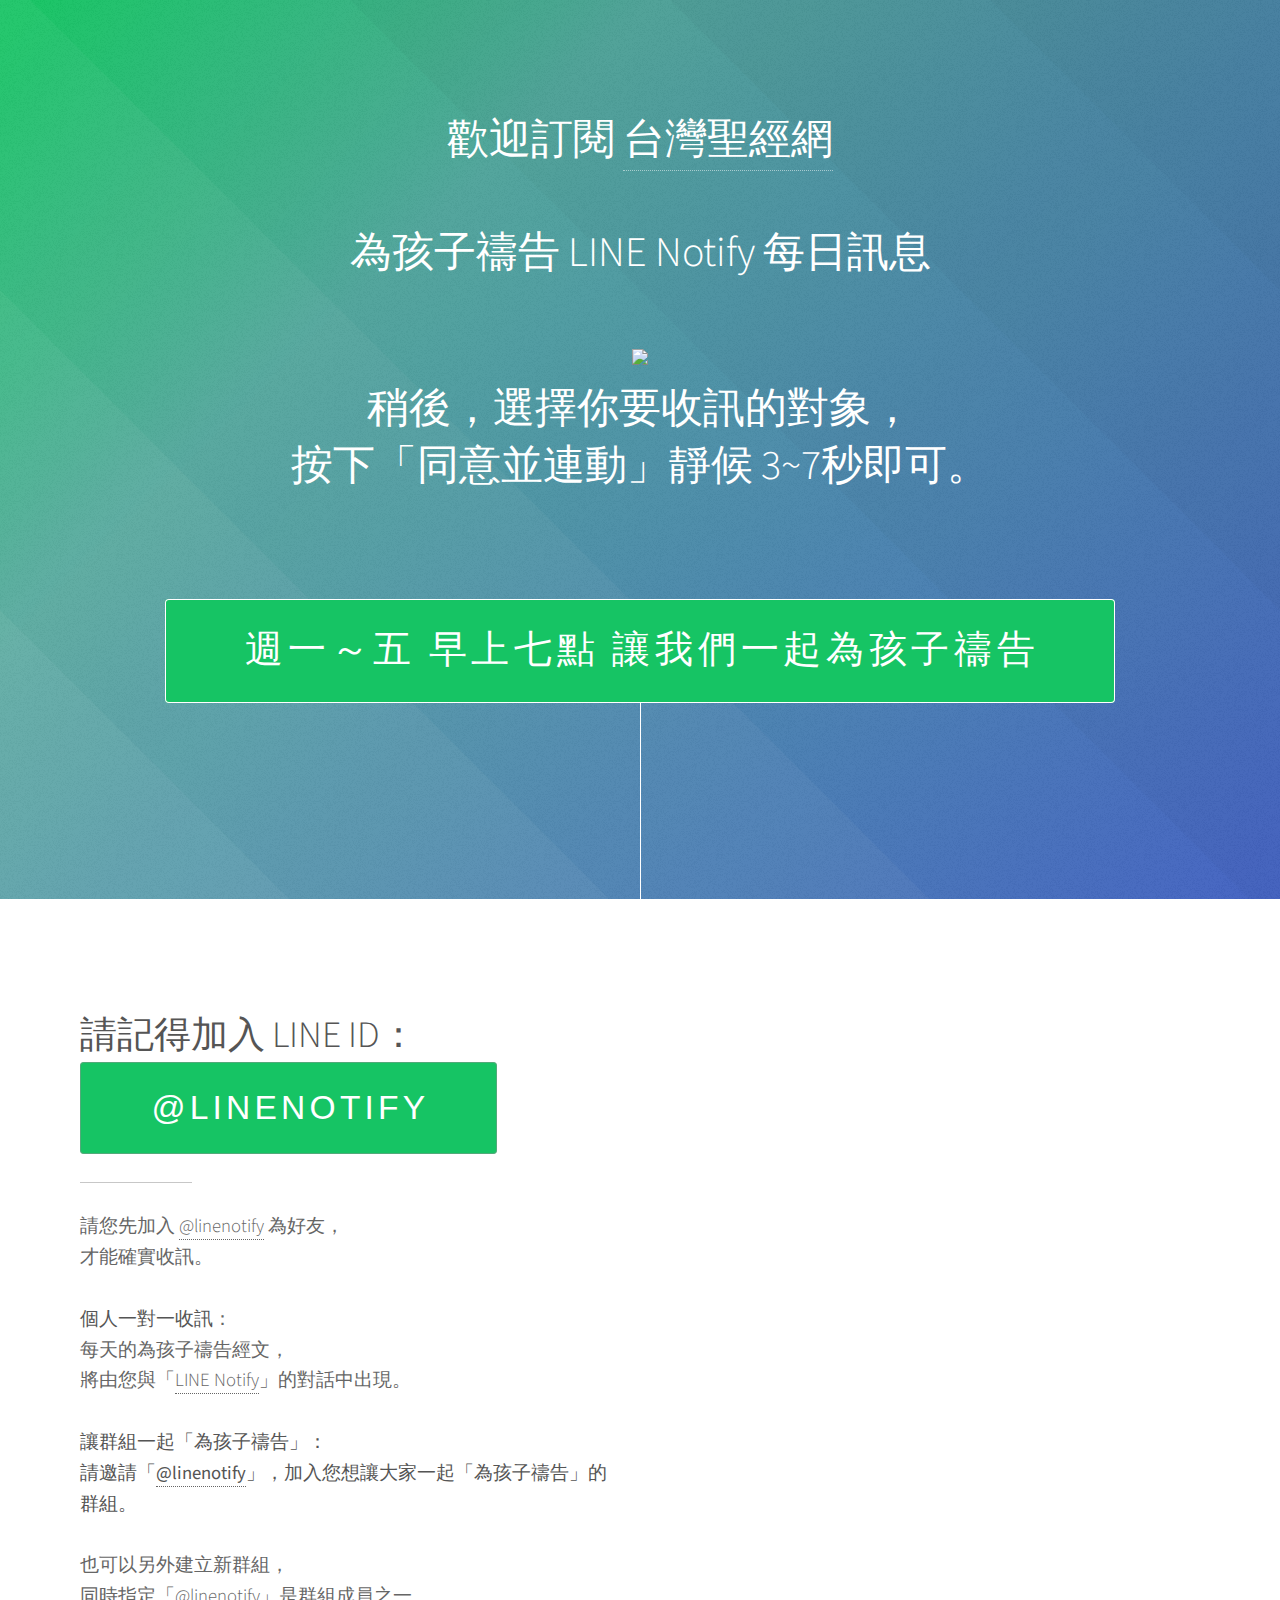
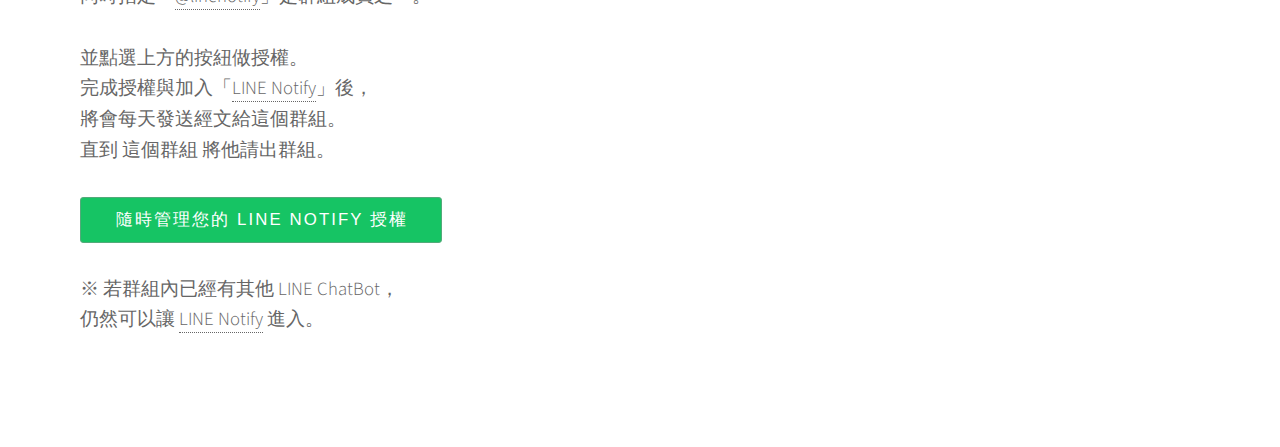
==== index.html @ 78eda7bf "Add files via upload" ====
<!DOCTYPE HTML>
<!--
	Photon by HTML5 UP
	html5up.net | @ajlkn
	Free for personal and commercial use under the CCA 3.0 license (html5up.net/license)
-->
<html>
	<head>
		<title>歡迎訂閱 LINE Notify 訂閱 為孩子禱告 每日訊息</title>
		<meta charset="utf-8" />
		<meta name="viewport" content="width=device-width, initial-scale=1, user-scalable=no" />
		<link rel="stylesheet" href="assets/css/main.css" />
		<noscript><link rel="stylesheet" href="assets/css/noscript.css" /></noscript>
	</head>
	<body class="is-preload">
<!-- https://coolors.co/eef0f2-16c464-9dc66b-4fa49a-4361c2 -->
		<!-- Header -->
			<section id="header">
				<div class="inner">
<!-- 					<span class="icon major fa-cloud"></span> -->
					<h1>歡迎訂閱 <a href="https://www.taiwanbible.com" target="_blank">台灣聖經網</a><br /><br />為孩子禱告 LINE Notify 每日訊息</p>
					<img src="https://obs.line-scdn.net/0hInqPK6snFkFMKTxL38ZpFnB2FjQ5ThkJLVEaczR3Hi8ySVkScEpcLzwtT3RhSQMSNU5RdzksTXNo/f140x140"><br>
					稍後，選擇你要收訊的對象，<br>按下「同意並連動」靜候 3~7秒即可。
					<ul class="actions special">
						<li><a href="https://notify-bot.line.me/oauth/authorize?response_type=code&client_id=87AQ3E0drt9209s0mYpYzl&redirect_uri=https%3A%2F%2Fscript.google.com%2Fmacros%2Fs%2FAKfycbxoTV8M7fQr5wFQiJRCEwcz5APEo0eHxBZ9UWFdkde3B9mqX6A%2Fexec&scope=notify&state=%20%E5%BE%9E%20trelloopen" class="button scrolly">週一～五 早上七點 讓我們一起為孩子禱告</a></li>
						<!-- <li><a href="#one" class="button scrolly">Discover</a></li> -->
					</ul>
				</div>
			</section>

		<!-- One -->
			<section id="one" class="main style1">
				<div class="container">
					<div class="row gtr-150">
						<div class="col-6 col-12-medium">
							<header class="major">
								<h2>請記得加入 LINE ID：<br />
								<button style="color:#ffffff !important;;" onclick="location.href = 'https://line.me/R/ti/p/@linenotify'">@linenotify</button> </h2>
							</header>
							<p>請您先加入 <a href="https://line.me/R/ti/p/@linenotify">@linenotify</a> 為好友，<br />才能確實收訊。<br /><br />
							<b>個人一對一收訊</b>：<br />
							每天的為孩子禱告經文，<br />
將由您與「<a href="https://line.me/R/ti/p/@linenotify">LINE Notify</a>」的對話中出現。<br />
<br />
<b>讓群組一起「為孩子禱告」：</b><br />
<b>請邀請「<a href="https://line.me/R/ti/p/@linenotify">@linenotify</a>」，加入您想讓大家一起「為孩子禱告」的群組。</b><br />
<br />
也可以另外建立新群組，<br />同時指定「<a href="https://line.me/R/ti/p/@linenotify">@linenotify</a>」是群組成員之一。<br />
<br />
並點選上方的按紐做授權。
<br />
完成授權與加入「<a href="https://line.me/R/ti/p/@linenotify">LINE Notify</a>」後，<br />
將會每天發送經文給這個群組。<br />
直到 這個群組 將他請出群組。
<br /><br />
<button style="color:#ffffff !important;" onclick="location.href = 'https://notify-bot.line.me/my/'"><b style="color:#ffffff !important;">隨時管理您的 LINE Notify 授權</b></button>
<br /><br />
※ 若群組內已經有其他 LINE ChatBot，<br />
仍然可以讓 <a href="https://line.me/R/ti/p/@linenotify">LINE Notify</a> 進入。
<br />
</p>
						</div>
<!-- 						<div class="col-6 col-12-medium imp-medium">
							<span class="image fit"><img src="images/pic01.jpg" alt="" /></span>
						</div> -->
					</div>
				</div>
			</section>

		<!-- Two -->
<!-- 			<section id="two" class="main style2">
				<div class="container">
					<div class="row gtr-150">
						<div class="col-6 col-12-medium">
							<ul class="major-icons">
								<li><span class="icon style1 major fa-code"></span></li>
								<li><span class="icon style2 major fa-bolt"></span></li>
								<li><span class="icon style3 major fa-camera-retro"></span></li>
								<li><span class="icon style4 major fa-cog"></span></li>
								<li><span class="icon style5 major fa-desktop"></span></li>
								<li><span class="icon style6 major fa-calendar"></span></li>
							</ul>
						</div>
						<div class="col-6 col-12-medium">
							<header class="major">
								<h2>Lorem ipsum dolor adipiscing<br />
								amet dolor consequat</h2>
							</header>
							<p>Adipiscing a commodo ante nunc accumsan interdum mi ante adipiscing. A nunc lobortis non nisl amet vis volutpat aclacus nascetur ac non. Lorem curae eu ante amet sapien in tempus ac. Adipiscing id accumsan adipiscing ipsum.</p>
							<p>Blandit faucibus proin. Ac aliquam integer adipiscing enim non praesent vis commodo nunc phasellus cubilia ac risus accumsan. Accumsan blandit. Lobortis phasellus non lobortis dit varius mi varius accumsan lobortis. Blandit ante aliquam lacinia lorem lobortis semper morbi col faucibus vitae integer placerat accumsan orci eu mi odio tempus adipiscing adipiscing adipiscing curae consequat feugiat etiam dolore.</p>
							<p>Adipiscing a commodo ante nunc accumsan interdum mi ante adipiscing. A nunc lobortis non nisl amet vis volutpat aclacus nascetur ac non. Lorem curae eu ante amet sapien in tempus ac. Adipiscing id accumsan adipiscing ipsum.</p>
						</div>
					</div>
				</div>
			</section> -->

		<!-- Three -->
<!-- 			<section id="three" class="main style1 special">
				<div class="container">
					<header class="major">
						<h2>Adipiscing amet consequat</h2>
					</header>
					<p>Ante nunc accumsan et aclacus nascetur ac ante amet sapien sed.</p>
					<div class="row gtr-150">
						<div class="col-4 col-12-medium">
							<span class="image fit"><img src="images/pic02.jpg" alt="" /></span>
							<h3>Magna feugiat lorem</h3>
							<p>Adipiscing a commodo ante nunc magna lorem et interdum mi ante nunc lobortis non amet vis sed volutpat et nascetur.</p>
							<ul class="actions special">
								<li><a href="#" class="button">More</a></li>
							</ul>
						</div>
						<div class="col-4 col-12-medium">
							<span class="image fit"><img src="images/pic03.jpg" alt="" /></span>
							<h3>Magna feugiat lorem</h3>
							<p>Adipiscing a commodo ante nunc magna lorem et interdum mi ante nunc lobortis non amet vis sed volutpat et nascetur.</p>
							<ul class="actions special">
								<li><a href="#" class="button">More</a></li>
							</ul>
						</div>
						<div class="col-4 col-12-medium">
							<span class="image fit"><img src="images/pic04.jpg" alt="" /></span>
							<h3>Magna feugiat lorem</h3>
							<p>Adipiscing a commodo ante nunc magna lorem et interdum mi ante nunc lobortis non amet vis sed volutpat et nascetur.</p>
							<ul class="actions special">
								<li><a href="#" class="button">More</a></li>
							</ul>
						</div>
					</div>
				</div>
			</section> -->

		<!-- Four -->
<!-- 			<section id="four" class="main style2 special">
				<div class="container">
					<header class="major">
						<h2>Ipsum feugiat consequat?</h2>
					</header>
					<p>Sed lacus nascetur ac ante amet sapien.</p>
					<ul class="actions special">
						<li><a href="#" class="button wide primary">Sign Up</a></li>
						<li><a href="#" class="button wide">Learn More</a></li>
					</ul>
				</div>
			</section> -->

		<!-- Five -->
		<!--
			<section id="five" class="main style1">
				<div class="container">
					<header class="major special">
						<h2>Elements</h2>
					</header>

					<section>
						<h4>Text</h4>
						<p>This is <b>bold</b> and this is <strong>strong</strong>. This is <i>italic</i> and this is <em>emphasized</em>.
						This is <sup>superscript</sup> text and this is <sub>subscript</sub> text.
						This is <u>underlined</u> and this is code: <code>for (;;) { ... }</code>. Finally, <a href="#">this is a link</a>.</p>
						<hr />
						<header>
							<h4>Heading with a Subtitle</h4>
							<p>Lorem ipsum dolor sit amet nullam id egestas urna aliquam</p>
						</header>
						<p>Nunc lacinia ante nunc ac lobortis. Interdum adipiscing gravida odio porttitor sem non mi integer non faucibus ornare mi ut ante amet placerat aliquet. Volutpat eu sed ante lacinia sapien lorem accumsan varius montes viverra nibh in adipiscing blandit tempus accumsan.</p>
						<header>
							<h5>Heading with a Subtitle</h5>
							<p>Lorem ipsum dolor sit amet nullam id egestas urna aliquam</p>
						</header>
						<p>Nunc lacinia ante nunc ac lobortis. Interdum adipiscing gravida odio porttitor sem non mi integer non faucibus ornare mi ut ante amet placerat aliquet. Volutpat eu sed ante lacinia sapien lorem accumsan varius montes viverra nibh in adipiscing blandit tempus accumsan.</p>
						<hr />
						<h2>Heading Level 2</h2>
						<h3>Heading Level 3</h3>
						<h4>Heading Level 4</h4>
						<h5>Heading Level 5</h5>
						<h6>Heading Level 6</h6>
						<hr />
						<h5>Blockquote</h5>
						<blockquote>Fringilla nisl. Donec accumsan interdum nisi, quis tincidunt felis sagittis eget tempus euismod. Vestibulum ante ipsum primis in faucibus vestibulum. Blandit adipiscing eu felis iaculis volutpat ac adipiscing accumsan faucibus. Vestibulum ante ipsum primis in faucibus lorem ipsum dolor sit amet nullam adipiscing eu felis.</blockquote>
						<h5>Preformatted</h5>
						<pre><code>i = 0;

while (!deck.isInOrder()) {
print 'Iteration ' + i;
deck.shuffle();
i++;
}

print 'It took ' + i + ' iterations to sort the deck.';</code></pre>
					</section>

					<section>
						<h4>Lists</h4>
						<div class="row">
							<div class="col-6 col-12-medium">
								<h5>Unordered</h5>
								<ul>
									<li>Dolor pulvinar etiam.</li>
									<li>Sagittis adipiscing.</li>
									<li>Felis enim feugiat.</li>
								</ul>
								<h5>Alternate</h5>
								<ul class="alt">
									<li>Dolor pulvinar etiam.</li>
									<li>Sagittis adipiscing.</li>
									<li>Felis enim feugiat.</li>
								</ul>
							</div>
							<div class="col-6 col-12-medium">
								<h5>Ordered</h5>
								<ol>
									<li>Dolor pulvinar etiam.</li>
									<li>Etiam vel felis viverra.</li>
									<li>Felis enim feugiat.</li>
									<li>Dolor pulvinar etiam.</li>
									<li>Etiam vel felis lorem.</li>
									<li>Felis enim et feugiat.</li>
								</ol>
								<h5>Icons</h5>
								<ul class="icons">
									<li><a href="#" class="icon fa-twitter"><span class="label">Twitter</span></a></li>
									<li><a href="#" class="icon fa-facebook"><span class="label">Facebook</span></a></li>
									<li><a href="#" class="icon fa-instagram"><span class="label">Instagram</span></a></li>
									<li><a href="#" class="icon fa-github"><span class="label">Github</span></a></li>
								</ul>
							</div>
						</div>
						<h5>Actions</h5>
						<div class="row">
							<div class="col-6 col-12-medium">
								<ul class="actions">
									<li><a href="#" class="button primary">Default</a></li>
									<li><a href="#" class="button">Default</a></li>
								</ul>
								<ul class="actions small">
									<li><a href="#" class="button primary small">Small</a></li>
									<li><a href="#" class="button small">Small</a></li>
								</ul>
								<ul class="actions stacked">
									<li><a href="#" class="button primary">Default</a></li>
									<li><a href="#" class="button">Default</a></li>
								</ul>
								<ul class="actions stacked">
									<li><a href="#" class="button primary small">Small</a></li>
									<li><a href="#" class="button small">Small</a></li>
								</ul>
							</div>
							<div class="col-6 col-12-medium">
								<ul class="actions stacked">
									<li><a href="#" class="button primary fit">Default</a></li>
									<li><a href="#" class="button fit">Default</a></li>
								</ul>
								<ul class="actions stacked">
									<li><a href="#" class="button primary small fit">Small</a></li>
									<li><a href="#" class="button small fit">Small</a></li>
								</ul>
							</div>
						</div>
					</section>

					<section>
						<h4>Table</h4>
						<h5>Default</h5>
						<div class="table-wrapper">
							<table>
								<thead>
									<tr>
										<th>Name</th>
										<th>Description</th>
										<th>Price</th>
									</tr>
								</thead>
								<tbody>
									<tr>
										<td>Item One</td>
										<td>Ante turpis integer aliquet porttitor.</td>
										<td>29.99</td>
									</tr>
									<tr>
										<td>Item Two</td>
										<td>Vis ac commodo adipiscing arcu aliquet.</td>
										<td>19.99</td>
									</tr>
									<tr>
										<td>Item Three</td>
										<td> Morbi faucibus arcu accumsan lorem.</td>
										<td>29.99</td>
									</tr>
									<tr>
										<td>Item Four</td>
										<td>Vitae integer tempus condimentum.</td>
										<td>19.99</td>
									</tr>
									<tr>
										<td>Item Five</td>
										<td>Ante turpis integer aliquet porttitor.</td>
										<td>29.99</td>
									</tr>
								</tbody>
								<tfoot>
									<tr>
										<td colspan="2"></td>
										<td>100.00</td>
									</tr>
								</tfoot>
							</table>
						</div>

						<h5>Alternate</h5>
						<div class="table-wrapper">
							<table class="alt">
								<thead>
									<tr>
										<th>Name</th>
										<th>Description</th>
										<th>Price</th>
									</tr>
								</thead>
								<tbody>
									<tr>
										<td>Item One</td>
										<td>Ante turpis integer aliquet porttitor.</td>
										<td>29.99</td>
									</tr>
									<tr>
										<td>Item Two</td>
										<td>Vis ac commodo adipiscing arcu aliquet.</td>
										<td>19.99</td>
									</tr>
									<tr>
										<td>Item Three</td>
										<td> Morbi faucibus arcu accumsan lorem.</td>
										<td>29.99</td>
									</tr>
									<tr>
										<td>Item Four</td>
										<td>Vitae integer tempus condimentum.</td>
										<td>19.99</td>
									</tr>
									<tr>
										<td>Item Five</td>
										<td>Ante turpis integer aliquet porttitor.</td>
										<td>29.99</td>
									</tr>
								</tbody>
								<tfoot>
									<tr>
										<td colspan="2"></td>
										<td>100.00</td>
									</tr>
								</tfoot>
							</table>
						</div>
					</section>

					<section>
						<h4>Buttons</h4>
						<ul class="actions">
							<li><a href="#" class="button primary">Primary</a></li>
							<li><a href="#" class="button">Default</a></li>
						</ul>
						<ul class="actions">
							<li><a href="#" class="button large">Large</a></li>
							<li><a href="#" class="button">Default</a></li>
							<li><a href="#" class="button small">Small</a></li>
						</ul>
						<ul class="actions fit">
							<li><a href="#" class="button fit">Fit</a></li>
							<li><a href="#" class="button primary fit">Fit</a></li>
							<li><a href="#" class="button fit">Fit</a></li>
						</ul>
						<ul class="actions fit small">
							<li><a href="#" class="button primary fit small">Fit + Small</a></li>
							<li><a href="#" class="button fit small">Fit + Small</a></li>
							<li><a href="#" class="button primary fit small">Fit + Small</a></li>
						</ul>
						<ul class="actions">
							<li><a href="#" class="button primary icon fa-download">Icon</a></li>
							<li><a href="#" class="button icon fa-download">Icon</a></li>
						</ul>
						<ul class="actions">
							<li><span class="button primary disabled">Disabled</span></li>
							<li><span class="button disabled">Disabled</span></li>
						</ul>
					</section>

					<section>
						<h4>Form</h4>
						<form method="post" action="#">
							<div class="row gtr-uniform gtr-50">
								<div class="col-6 col-12-xsmall">
									<input type="text" name="demo-name" id="demo-name" value="" placeholder="Name" />
								</div>
								<div class="col-6 col-12-xsmall">
									<input type="email" name="demo-email" id="demo-email" value="" placeholder="Email" />
								</div>
								<div class="col-12">
									<select name="demo-category" id="demo-category">
										<option value="">- Category -</option>
										<option value="1">Manufacturing</option>
										<option value="1">Shipping</option>
										<option value="1">Administration</option>
										<option value="1">Human Resources</option>
									</select>
								</div>
								<div class="col-4 col-12-small">
									<input type="radio" id="demo-priority-low" name="demo-priority" checked>
									<label for="demo-priority-low">Low</label>
								</div>
								<div class="col-4 col-12-small">
									<input type="radio" id="demo-priority-normal" name="demo-priority">
									<label for="demo-priority-normal">Normal</label>
								</div>
								<div class="col-4 col-12-small">
									<input type="radio" id="demo-priority-high" name="demo-priority">
									<label for="demo-priority-high">High</label>
								</div>
								<div class="col-6 col-12-small">
									<input type="checkbox" id="demo-copy" name="demo-copy">
									<label for="demo-copy">Email me a copy</label>
								</div>
								<div class="col-6 col-12-small">
									<input type="checkbox" id="demo-human" name="demo-human" checked>
									<label for="demo-human">Not a robot</label>
								</div>
								<div class="col-12">
									<textarea name="demo-message" id="demo-message" placeholder="Enter your message" rows="6"></textarea>
								</div>
								<div class="col-12">
									<ul class="actions">
										<li><input type="submit" value="Send Message" class="primary" /></li>
										<li><input type="reset" value="Reset" /></li>
									</ul>
								</div>
							</div>
						</form>
					</section>

					<section>
						<h4>Image</h4>
						<h5>Fit</h5>
						<div class="box alt">
							<div class="row gtr-uniform gtr-50">
								<div class="col-12"><span class="image fit"><img src="images/pic06.jpg" alt="" /></span></div>
								<div class="col-4"><span class="image fit"><img src="images/pic02.jpg" alt="" /></span></div>
								<div class="col-4"><span class="image fit"><img src="images/pic03.jpg" alt="" /></span></div>
								<div class="col-4"><span class="image fit"><img src="images/pic04.jpg" alt="" /></span></div>
								<div class="col-4"><span class="image fit"><img src="images/pic03.jpg" alt="" /></span></div>
								<div class="col-4"><span class="image fit"><img src="images/pic04.jpg" alt="" /></span></div>
								<div class="col-4"><span class="image fit"><img src="images/pic02.jpg" alt="" /></span></div>
								<div class="col-4"><span class="image fit"><img src="images/pic04.jpg" alt="" /></span></div>
								<div class="col-4"><span class="image fit"><img src="images/pic02.jpg" alt="" /></span></div>
								<div class="col-4"><span class="image fit"><img src="images/pic03.jpg" alt="" /></span></div>
							</div>
						</div>
						<h5>Left &amp; Right</h5>
						<p><span class="image left"><img src="images/pic05.jpg" alt="" /></span>Fringilla nisl. Donec accumsan interdum nisi, quis tincidunt felis sagittis eget. tempus euismod. Vestibulum ante ipsum primis in faucibus vestibulum. Blandit adipiscing eu felis iaculis volutpat ac adipiscing accumsan eu faucibus. Integer ac pellentesque praesent tincidunt felis sagittis eget. tempus euismod. Vestibulum ante ipsum primis in faucibus vestibulum. Blandit adipiscing eu felis iaculis volutpat ac adipiscing accumsan eu faucibus. Integer ac pellentesque praesent. Donec accumsan interdum nisi, quis tincidunt felis sagittis eget. tempus euismod. Vestibulum ante ipsum primis in faucibus vestibulum. Blandit adipiscing eu felis iaculis volutpat ac adipiscing accumsan eu faucibus. Integer ac pellentesque praesent tincidunt felis sagittis eget. tempus euismod. Vestibulum ante ipsum primis in faucibus vestibulum. Blandit adipiscing eu felis iaculis volutpat ac adipiscing accumsan eu faucibus. Integer ac pellentesque praesent. Blandit adipiscing eu felis iaculis volutpat ac adipiscing accumsan eu faucibus. Integer ac pellentesque praesent tincidunt felis sagittis eget. tempus euismod. Vestibulum ante ipsum primis in faucibus vestibulum. Blandit adipiscing eu felis iaculis volutpat ac adipiscing accumsan eu faucibus. Integer ac pellentesque praesent.</p>
						<p><span class="image right"><img src="images/pic05.jpg" alt="" /></span>Fringilla nisl. Donec accumsan interdum nisi, quis tincidunt felis sagittis eget. tempus euismod. Vestibulum ante ipsum primis in faucibus vestibulum. Blandit adipiscing eu felis iaculis volutpat ac adipiscing accumsan eu faucibus. Integer ac pellentesque praesent tincidunt felis sagittis eget. tempus euismod. Vestibulum ante ipsum primis in faucibus vestibulum. Blandit adipiscing eu felis iaculis volutpat ac adipiscing accumsan eu faucibus. Integer ac pellentesque praesent. Donec accumsan interdum nisi, quis tincidunt felis sagittis eget. tempus euismod. Vestibulum ante ipsum primis in faucibus vestibulum. Blandit adipiscing eu felis iaculis volutpat ac adipiscing accumsan eu faucibus. Integer ac pellentesque praesent tincidunt felis sagittis eget. tempus euismod. Vestibulum ante ipsum primis in faucibus vestibulum. Blandit adipiscing eu felis iaculis volutpat ac adipiscing accumsan eu faucibus. Integer ac pellentesque praesent. Blandit adipiscing eu felis iaculis volutpat ac adipiscing accumsan eu faucibus. Integer ac pellentesque praesent tincidunt felis sagittis eget. tempus euismod. Vestibulum ante ipsum primis in faucibus vestibulum. Blandit adipiscing eu felis iaculis volutpat ac adipiscing accumsan eu faucibus. Integer ac pellentesque praesent.</p>
					</section>

				</div>
			</section>
		-->

		<!-- Footer -->
<!-- 			<section id="footer">
				<ul class="icons">
					<li><a href="#" class="icon alt fa-twitter"><span class="label">Twitter</span></a></li>
					<li><a href="#" class="icon alt fa-facebook"><span class="label">Facebook</span></a></li>
					<li><a href="#" class="icon alt fa-instagram"><span class="label">Instagram</span></a></li>
					<li><a href="#" class="icon alt fa-github"><span class="label">GitHub</span></a></li>
					<li><a href="#" class="icon alt fa-envelope"><span class="label">Email</span></a></li>
				</ul>
				<ul class="copyright">
					<li>&copy; Untitled</li><li>Design: <a href="http://html5up.net">HTML5 UP</a></li>
				</ul>
			</section> -->

		<!-- Scripts -->
			<script src="assets/js/jquery.min.js"></script>
			<script src="assets/js/jquery.scrolly.min.js"></script>
			<script src="assets/js/browser.min.js"></script>
			<script src="assets/js/breakpoints.min.js"></script>
			<script src="assets/js/util.js"></script>
			<script src="assets/js/main.js"></script>

	</body>
</html>
---- assets/css/main.css ----
@import url("font-awesome.min.css");
@import url("https://fonts.googleapis.com/css?family=Source+Sans+Pro:300,300italic,400,400italic");

/*
	Photon by HTML5 UP
	html5up.net | @ajlkn
	Free for personal and commercial use under the CCA 3.0 license (html5up.net/license)
*/

html, body, div, span, applet, object,
iframe, h1, h2, h3, h4, h5, h6, p, blockquote,
pre, a, abbr, acronym, address, big, cite,
code, del, dfn, em, img, ins, kbd, q, s, samp,
small, strike, strong, sub, sup, tt, var, b,
u, i, center, dl, dt, dd, ol, ul, li, fieldset,
form, label, legend, table, caption, tbody,
tfoot, thead, tr, th, td, article, aside,
canvas, details, embed, figure, figcaption,
footer, header, hgroup, menu, nav, output, ruby,
section, summary, time, mark, audio, video {
	margin: 0;
	padding: 0;
	border: 0;
	font-size: 100%;
	font: inherit;
	vertical-align: baseline;}

article, aside, details, figcaption, figure,
footer, header, hgroup, menu, nav, section {
	display: block;}

body {
	line-height: 1;
}

ol, ul {
	list-style: none;
}

blockquote, q {
	quotes: none;
}

	blockquote:before, blockquote:after, q:before, q:after {
		content: '';
		content: none;
	}

table {
	border-collapse: collapse;
	border-spacing: 0;
}

body {
	-webkit-text-size-adjust: none;
}

mark {
	background-color: transparent;
	color: inherit;
}

input::-moz-focus-inner {
	border: 0;
	padding: 0;
}

input, select, textarea {
	-moz-appearance: none;
	-webkit-appearance: none;
	-ms-appearance: none;
	appearance: none;
}

/* Basic */

	html {
		box-sizing: border-box;
	}

	*, *:before, *:after {
		box-sizing: inherit;
	}

	body {
		background: #fff;
	}

		body.is-preload *, body.is-preload *:before, body.is-preload *:after {
			-moz-animation: none !important;
			-webkit-animation: none !important;
			-ms-animation: none !important;
			animation: none !important;
			-moz-transition: none !important;
			-webkit-transition: none !important;
			-ms-transition: none !important;
			transition: none !important;
		}

	body, input, select, textarea {
		color: #666;
		font-family: "Source Sans Pro", Helvetica, sans-serif;
		font-size: 16pt;
		font-weight: 300;
		line-height: 1.65em;
	}

	a {
		-moz-transition: color 0.2s ease-in-out, border-color 0.2s ease-in-out;
		-webkit-transition: color 0.2s ease-in-out, border-color 0.2s ease-in-out;
		-ms-transition: color 0.2s ease-in-out, border-color 0.2s ease-in-out;
		transition: color 0.2s ease-in-out, border-color 0.2s ease-in-out;
		border-bottom: dotted 1px #666;
		color: inherit;
		text-decoration: none;
	}

		a:hover {
			border-bottom-color: transparent !important;
			color: #6bd4c8;
		}

	strong, b {
		color: #555;
		font-weight: 400;
	}

	em, i {
		font-style: italic;
	}

	p {
		margin: 0 0 2em 0;
	}

	h1, h2, h3, h4, h5, h6 {
		color: #555;
		line-height: 1em;
		margin: 0 0 1em 0;
	}

		h1 a, h2 a, h3 a, h4 a, h5 a, h6 a {
			color: inherit;
			text-decoration: none;
		}

	h1 {
		font-size: 2.25em;
		line-height: 1.35em;
	}

	h2 {
		font-size: 2em;
		line-height: 1.35em;
	}

	h3 {
		font-size: 1.35em;
		line-height: 1.5em;
	}

	h4 {
		font-size: 1.25em;
		line-height: 1.5em;
	}

	h5 {
		font-size: 0.9em;
		line-height: 1.5em;
	}

	h6 {
		font-size: 0.7em;
		line-height: 1.5em;
	}

	sub {
		font-size: 0.8em;
		position: relative;
		top: 0.5em;
	}

	sup {
		font-size: 0.8em;
		position: relative;
		top: -0.5em;
	}

	hr {
		border: 0;
		border-bottom: solid 1px rgba(144, 144, 144, 0.5);
		margin: 2em 0;
	}

		hr.major {
			margin: 3em 0;
		}

	blockquote {
		border-left: solid 4px rgba(144, 144, 144, 0.5);
		font-style: italic;
		margin: 0 0 2em 0;
		padding: 0.5em 0 0.5em 2em;
	}

	code {
		background: rgba(144, 144, 144, 0.075);
		border-radius: 4px;
		border: solid 1px rgba(144, 144, 144, 0.5);
		font-family: "Courier New", monospace;
		font-size: 0.9em;
		margin: 0 0.25em;
		padding: 0.25em 0.65em;
	}

	pre {
		-webkit-overflow-scrolling: touch;
		font-family: "Courier New", monospace;
		font-size: 0.9em;
		margin: 0 0 2em 0;
	}

		pre code {
			display: block;
			line-height: 1.75em;
			padding: 1em 1.5em;
			overflow-x: auto;
		}

	.align-left {
		text-align: left;
	}

	.align-center {
		text-align: center;
	}

	.align-right {
		text-align: right;
	}

/* Container */

	.container {
		margin: 0 auto;
		max-width: calc(100% - 4em);
		width: 60em;
	}

		.container.xsmall {
			width: 15em;
		}

		.container.small {
			width: 30em;
		}

		.container.medium {
			width: 45em;
		}

		.container.large {
			width: 75em;
		}

		.container.xlarge {
			width: 90em;
		}

		.container.max {
			width: 100%;
		}

		@media screen and (max-width: 980px) {

			.container {
				max-width: 100% !important;
				width: 100% !important;
			}

		}

		@media screen and (max-width: 480px) {

			.container {
				max-width: calc(100% - 3em);
			}

		}

/* Row */

	.row {
		display: flex;
		flex-wrap: wrap;
		box-sizing: border-box;
		align-items: stretch;
	}

		.row > * {
			box-sizing: border-box;
		}

		.row.gtr-uniform > * > :last-child {
			margin-bottom: 0;
		}

		.row.aln-left {
			justify-content: flex-start;
		}

		.row.aln-center {
			justify-content: center;
		}

		.row.aln-right {
			justify-content: flex-end;
		}

		.row.aln-top {
			align-items: flex-start;
		}

		.row.aln-middle {
			align-items: center;
		}

		.row.aln-bottom {
			align-items: flex-end;
		}

		.row > .imp {
			order: -1;
		}

		.row > .col-1 {
			width: 8.3333333333%;
		}

		.row > .off-1 {
			margin-left: 8.3333333333%;
		}

		.row > .col-2 {
			width: 16.6666666667%;
		}

		.row > .off-2 {
			margin-left: 16.6666666667%;
		}

		.row > .col-3 {
			width: 25%;
		}

		.row > .off-3 {
			margin-left: 25%;
		}

		.row > .col-4 {
			width: 33.3333333333%;
		}

		.row > .off-4 {
			margin-left: 33.3333333333%;
		}

		.row > .col-5 {
			width: 41.6666666667%;
		}

		.row > .off-5 {
			margin-left: 41.6666666667%;
		}

		.row > .col-6 {
			width: 50%;
		}

		.row > .off-6 {
			margin-left: 50%;
		}

		.row > .col-7 {
			width: 58.3333333333%;
		}

		.row > .off-7 {
			margin-left: 58.3333333333%;
		}

		.row > .col-8 {
			width: 66.6666666667%;
		}

		.row > .off-8 {
			margin-left: 66.6666666667%;
		}

		.row > .col-9 {
			width: 75%;
		}

		.row > .off-9 {
			margin-left: 75%;
		}

		.row > .col-10 {
			width: 83.3333333333%;
		}

		.row > .off-10 {
			margin-left: 83.3333333333%;
		}

		.row > .col-11 {
			width: 91.6666666667%;
		}

		.row > .off-11 {
			margin-left: 91.6666666667%;
		}

		.row > .col-12 {
			width: 100%;
		}

		.row > .off-12 {
			margin-left: 100%;
		}

		.row.gtr-0 {
			margin-top: 0;
			margin-left: 0em;
		}

			.row.gtr-0 > * {
				padding: 0 0 0 0em;
			}

			.row.gtr-0.gtr-uniform {
				margin-top: 0em;
			}

				.row.gtr-0.gtr-uniform > * {
					padding-top: 0em;
				}

		.row.gtr-25 {
			margin-top: 0;
			margin-left: -0.5em;
		}

			.row.gtr-25 > * {
				padding: 0 0 0 0.5em;
			}

			.row.gtr-25.gtr-uniform {
				margin-top: -0.5em;
			}

				.row.gtr-25.gtr-uniform > * {
					padding-top: 0.5em;
				}

		.row.gtr-50 {
			margin-top: 0;
			margin-left: -1em;
		}

			.row.gtr-50 > * {
				padding: 0 0 0 1em;
			}

			.row.gtr-50.gtr-uniform {
				margin-top: -1em;
			}

				.row.gtr-50.gtr-uniform > * {
					padding-top: 1em;
				}

		.row {
			margin-top: 0;
			margin-left: -2em;
		}

			.row > * {
				padding: 0 0 0 2em;
			}

			.row.gtr-uniform {
				margin-top: -2em;
			}

				.row.gtr-uniform > * {
					padding-top: 2em;
				}

		.row.gtr-150 {
			margin-top: 0;
			margin-left: -3em;
		}

			.row.gtr-150 > * {
				padding: 0 0 0 3em;
			}

			.row.gtr-150.gtr-uniform {
				margin-top: -3em;
			}

				.row.gtr-150.gtr-uniform > * {
					padding-top: 3em;
				}

		.row.gtr-200 {
			margin-top: 0;
			margin-left: -4em;
		}

			.row.gtr-200 > * {
				padding: 0 0 0 4em;
			}

			.row.gtr-200.gtr-uniform {
				margin-top: -4em;
			}

				.row.gtr-200.gtr-uniform > * {
					padding-top: 4em;
				}

		@media screen and (max-width: 1680px) {

			.row {
				display: flex;
				flex-wrap: wrap;
				box-sizing: border-box;
				align-items: stretch;
			}

				.row > * {
					box-sizing: border-box;
				}

				.row.gtr-uniform > * > :last-child {
					margin-bottom: 0;
				}

				.row.aln-left {
					justify-content: flex-start;
				}

				.row.aln-center {
					justify-content: center;
				}

				.row.aln-right {
					justify-content: flex-end;
				}

				.row.aln-top {
					align-items: flex-start;
				}

				.row.aln-middle {
					align-items: center;
				}

				.row.aln-bottom {
					align-items: flex-end;
				}

				.row > .imp-xlarge {
					order: -1;
				}

				.row > .col-1-xlarge {
					width: 8.3333333333%;
				}

				.row > .off-1-xlarge {
					margin-left: 8.3333333333%;
				}

				.row > .col-2-xlarge {
					width: 16.6666666667%;
				}

				.row > .off-2-xlarge {
					margin-left: 16.6666666667%;
				}

				.row > .col-3-xlarge {
					width: 25%;
				}

				.row > .off-3-xlarge {
					margin-left: 25%;
				}

				.row > .col-4-xlarge {
					width: 33.3333333333%;
				}

				.row > .off-4-xlarge {
					margin-left: 33.3333333333%;
				}

				.row > .col-5-xlarge {
					width: 41.6666666667%;
				}

				.row > .off-5-xlarge {
					margin-left: 41.6666666667%;
				}

				.row > .col-6-xlarge {
					width: 50%;
				}

				.row > .off-6-xlarge {
					margin-left: 50%;
				}

				.row > .col-7-xlarge {
					width: 58.3333333333%;
				}

				.row > .off-7-xlarge {
					margin-left: 58.3333333333%;
				}

				.row > .col-8-xlarge {
					width: 66.6666666667%;
				}

				.row > .off-8-xlarge {
					margin-left: 66.6666666667%;
				}

				.row > .col-9-xlarge {
					width: 75%;
				}

				.row > .off-9-xlarge {
					margin-left: 75%;
				}

				.row > .col-10-xlarge {
					width: 83.3333333333%;
				}

				.row > .off-10-xlarge {
					margin-left: 83.3333333333%;
				}

				.row > .col-11-xlarge {
					width: 91.6666666667%;
				}

				.row > .off-11-xlarge {
					margin-left: 91.6666666667%;
				}

				.row > .col-12-xlarge {
					width: 100%;
				}

				.row > .off-12-xlarge {
					margin-left: 100%;
				}

				.row.gtr-0 {
					margin-top: 0;
					margin-left: 0em;
				}

					.row.gtr-0 > * {
						padding: 0 0 0 0em;
					}

					.row.gtr-0.gtr-uniform {
						margin-top: 0em;
					}

						.row.gtr-0.gtr-uniform > * {
							padding-top: 0em;
						}

				.row.gtr-25 {
					margin-top: 0;
					margin-left: -0.5em;
				}

					.row.gtr-25 > * {
						padding: 0 0 0 0.5em;
					}

					.row.gtr-25.gtr-uniform {
						margin-top: -0.5em;
					}

						.row.gtr-25.gtr-uniform > * {
							padding-top: 0.5em;
						}

				.row.gtr-50 {
					margin-top: 0;
					margin-left: -1em;
				}

					.row.gtr-50 > * {
						padding: 0 0 0 1em;
					}

					.row.gtr-50.gtr-uniform {
						margin-top: -1em;
					}

						.row.gtr-50.gtr-uniform > * {
							padding-top: 1em;
						}

				.row {
					margin-top: 0;
					margin-left: -2em;
				}

					.row > * {
						padding: 0 0 0 2em;
					}

					.row.gtr-uniform {
						margin-top: -2em;
					}

						.row.gtr-uniform > * {
							padding-top: 2em;
						}

				.row.gtr-150 {
					margin-top: 0;
					margin-left: -3em;
				}

					.row.gtr-150 > * {
						padding: 0 0 0 3em;
					}

					.row.gtr-150.gtr-uniform {
						margin-top: -3em;
					}

						.row.gtr-150.gtr-uniform > * {
							padding-top: 3em;
						}

				.row.gtr-200 {
					margin-top: 0;
					margin-left: -4em;
				}

					.row.gtr-200 > * {
						padding: 0 0 0 4em;
					}

					.row.gtr-200.gtr-uniform {
						margin-top: -4em;
					}

						.row.gtr-200.gtr-uniform > * {
							padding-top: 4em;
						}

		}

		@media screen and (max-width: 1140px) {

			.row {
				display: flex;
				flex-wrap: wrap;
				box-sizing: border-box;
				align-items: stretch;
			}

				.row > * {
					box-sizing: border-box;
				}

				.row.gtr-uniform > * > :last-child {
					margin-bottom: 0;
				}

				.row.aln-left {
					justify-content: flex-start;
				}

				.row.aln-center {
					justify-content: center;
				}

				.row.aln-right {
					justify-content: flex-end;
				}

				.row.aln-top {
					align-items: flex-start;
				}

				.row.aln-middle {
					align-items: center;
				}

				.row.aln-bottom {
					align-items: flex-end;
				}

				.row > .imp-large {
					order: -1;
				}

				.row > .col-1-large {
					width: 8.3333333333%;
				}

				.row > .off-1-large {
					margin-left: 8.3333333333%;
				}

				.row > .col-2-large {
					width: 16.6666666667%;
				}

				.row > .off-2-large {
					margin-left: 16.6666666667%;
				}

				.row > .col-3-large {
					width: 25%;
				}

				.row > .off-3-large {
					margin-left: 25%;
				}

				.row > .col-4-large {
					width: 33.3333333333%;
				}

				.row > .off-4-large {
					margin-left: 33.3333333333%;
				}

				.row > .col-5-large {
					width: 41.6666666667%;
				}

				.row > .off-5-large {
					margin-left: 41.6666666667%;
				}

				.row > .col-6-large {
					width: 50%;
				}

				.row > .off-6-large {
					margin-left: 50%;
				}

				.row > .col-7-large {
					width: 58.3333333333%;
				}

				.row > .off-7-large {
					margin-left: 58.3333333333%;
				}

				.row > .col-8-large {
					width: 66.6666666667%;
				}

				.row > .off-8-large {
					margin-left: 66.6666666667%;
				}

				.row > .col-9-large {
					width: 75%;
				}

				.row > .off-9-large {
					margin-left: 75%;
				}

				.row > .col-10-large {
					width: 83.3333333333%;
				}

				.row > .off-10-large {
					margin-left: 83.3333333333%;
				}

				.row > .col-11-large {
					width: 91.6666666667%;
				}

				.row > .off-11-large {
					margin-left: 91.6666666667%;
				}

				.row > .col-12-large {
					width: 100%;
				}

				.row > .off-12-large {
					margin-left: 100%;
				}

				.row.gtr-0 {
					margin-top: 0;
					margin-left: 0em;
				}

					.row.gtr-0 > * {
						padding: 0 0 0 0em;
					}

					.row.gtr-0.gtr-uniform {
						margin-top: 0em;
					}

						.row.gtr-0.gtr-uniform > * {
							padding-top: 0em;
						}

				.row.gtr-25 {
					margin-top: 0;
					margin-left: -0.5em;
				}

					.row.gtr-25 > * {
						padding: 0 0 0 0.5em;
					}

					.row.gtr-25.gtr-uniform {
						margin-top: -0.5em;
					}

						.row.gtr-25.gtr-uniform > * {
							padding-top: 0.5em;
						}

				.row.gtr-50 {
					margin-top: 0;
					margin-left: -1em;
				}

					.row.gtr-50 > * {
						padding: 0 0 0 1em;
					}

					.row.gtr-50.gtr-uniform {
						margin-top: -1em;
					}

						.row.gtr-50.gtr-uniform > * {
							padding-top: 1em;
						}

				.row {
					margin-top: 0;
					margin-left: -2em;
				}

					.row > * {
						padding: 0 0 0 2em;
					}

					.row.gtr-uniform {
						margin-top: -2em;
					}

						.row.gtr-uniform > * {
							padding-top: 2em;
						}

				.row.gtr-150 {
					margin-top: 0;
					margin-left: -3em;
				}

					.row.gtr-150 > * {
						padding: 0 0 0 3em;
					}

					.row.gtr-150.gtr-uniform {
						margin-top: -3em;
					}

						.row.gtr-150.gtr-uniform > * {
							padding-top: 3em;
						}

				.row.gtr-200 {
					margin-top: 0;
					margin-left: -4em;
				}

					.row.gtr-200 > * {
						padding: 0 0 0 4em;
					}

					.row.gtr-200.gtr-uniform {
						margin-top: -4em;
					}

						.row.gtr-200.gtr-uniform > * {
							padding-top: 4em;
						}

		}

		@media screen and (max-width: 980px) {

			.row {
				display: flex;
				flex-wrap: wrap;
				box-sizing: border-box;
				align-items: stretch;
			}

				.row > * {
					box-sizing: border-box;
				}

				.row.gtr-uniform > * > :last-child {
					margin-bottom: 0;
				}

				.row.aln-left {
					justify-content: flex-start;
				}

				.row.aln-center {
					justify-content: center;
				}

				.row.aln-right {
					justify-content: flex-end;
				}

				.row.aln-top {
					align-items: flex-start;
				}

				.row.aln-middle {
					align-items: center;
				}

				.row.aln-bottom {
					align-items: flex-end;
				}

				.row > .imp-medium {
					order: -1;
				}

				.row > .col-1-medium {
					width: 8.3333333333%;
				}

				.row > .off-1-medium {
					margin-left: 8.3333333333%;
				}

				.row > .col-2-medium {
					width: 16.6666666667%;
				}

				.row > .off-2-medium {
					margin-left: 16.6666666667%;
				}

				.row > .col-3-medium {
					width: 25%;
				}

				.row > .off-3-medium {
					margin-left: 25%;
				}

				.row > .col-4-medium {
					width: 33.3333333333%;
				}

				.row > .off-4-medium {
					margin-left: 33.3333333333%;
				}

				.row > .col-5-medium {
					width: 41.6666666667%;
				}

				.row > .off-5-medium {
					margin-left: 41.6666666667%;
				}

				.row > .col-6-medium {
					width: 50%;
				}

				.row > .off-6-medium {
					margin-left: 50%;
				}

				.row > .col-7-medium {
					width: 58.3333333333%;
				}

				.row > .off-7-medium {
					margin-left: 58.3333333333%;
				}

				.row > .col-8-medium {
					width: 66.6666666667%;
				}

				.row > .off-8-medium {
					margin-left: 66.6666666667%;
				}

				.row > .col-9-medium {
					width: 75%;
				}

				.row > .off-9-medium {
					margin-left: 75%;
				}

				.row > .col-10-medium {
					width: 83.3333333333%;
				}

				.row > .off-10-medium {
					margin-left: 83.3333333333%;
				}

				.row > .col-11-medium {
					width: 91.6666666667%;
				}

				.row > .off-11-medium {
					margin-left: 91.6666666667%;
				}

				.row > .col-12-medium {
					width: 100%;
				}

				.row > .off-12-medium {
					margin-left: 100%;
				}

				.row.gtr-0 {
					margin-top: 0;
					margin-left: 0em;
				}

					.row.gtr-0 > * {
						padding: 0 0 0 0em;
					}

					.row.gtr-0.gtr-uniform {
						margin-top: 0em;
					}

						.row.gtr-0.gtr-uniform > * {
							padding-top: 0em;
						}

				.row.gtr-25 {
					margin-top: 0;
					margin-left: -0.5em;
				}

					.row.gtr-25 > * {
						padding: 0 0 0 0.5em;
					}

					.row.gtr-25.gtr-uniform {
						margin-top: -0.5em;
					}

						.row.gtr-25.gtr-uniform > * {
							padding-top: 0.5em;
						}

				.row.gtr-50 {
					margin-top: 0;
					margin-left: -1em;
				}

					.row.gtr-50 > * {
						padding: 0 0 0 1em;
					}

					.row.gtr-50.gtr-uniform {
						margin-top: -1em;
					}

						.row.gtr-50.gtr-uniform > * {
							padding-top: 1em;
						}

				.row {
					margin-top: 0;
					margin-left: -2em;
				}

					.row > * {
						padding: 0 0 0 2em;
					}

					.row.gtr-uniform {
						margin-top: -2em;
					}

						.row.gtr-uniform > * {
							padding-top: 2em;
						}

				.row.gtr-150 {
					margin-top: 0;
					margin-left: -3em;
				}

					.row.gtr-150 > * {
						padding: 0 0 0 3em;
					}

					.row.gtr-150.gtr-uniform {
						margin-top: -3em;
					}

						.row.gtr-150.gtr-uniform > * {
							padding-top: 3em;
						}

				.row.gtr-200 {
					margin-top: 0;
					margin-left: -4em;
				}

					.row.gtr-200 > * {
						padding: 0 0 0 4em;
					}

					.row.gtr-200.gtr-uniform {
						margin-top: -4em;
					}

						.row.gtr-200.gtr-uniform > * {
							padding-top: 4em;
						}

		}

		@media screen and (max-width: 736px) {

			.row {
				display: flex;
				flex-wrap: wrap;
				box-sizing: border-box;
				align-items: stretch;
			}

				.row > * {
					box-sizing: border-box;
				}

				.row.gtr-uniform > * > :last-child {
					margin-bottom: 0;
				}

				.row.aln-left {
					justify-content: flex-start;
				}

				.row.aln-center {
					justify-content: center;
				}

				.row.aln-right {
					justify-content: flex-end;
				}

				.row.aln-top {
					align-items: flex-start;
				}

				.row.aln-middle {
					align-items: center;
				}

				.row.aln-bottom {
					align-items: flex-end;
				}

				.row > .imp-small {
					order: -1;
				}

				.row > .col-1-small {
					width: 8.3333333333%;
				}

				.row > .off-1-small {
					margin-left: 8.3333333333%;
				}

				.row > .col-2-small {
					width: 16.6666666667%;
				}

				.row > .off-2-small {
					margin-left: 16.6666666667%;
				}

				.row > .col-3-small {
					width: 25%;
				}

				.row > .off-3-small {
					margin-left: 25%;
				}

				.row > .col-4-small {
					width: 33.3333333333%;
				}

				.row > .off-4-small {
					margin-left: 33.3333333333%;
				}

				.row > .col-5-small {
					width: 41.6666666667%;
				}

				.row > .off-5-small {
					margin-left: 41.6666666667%;
				}

				.row > .col-6-small {
					width: 50%;
				}

				.row > .off-6-small {
					margin-left: 50%;
				}

				.row > .col-7-small {
					width: 58.3333333333%;
				}

				.row > .off-7-small {
					margin-left: 58.3333333333%;
				}

				.row > .col-8-small {
					width: 66.6666666667%;
				}

				.row > .off-8-small {
					margin-left: 66.6666666667%;
				}

				.row > .col-9-small {
					width: 75%;
				}

				.row > .off-9-small {
					margin-left: 75%;
				}

				.row > .col-10-small {
					width: 83.3333333333%;
				}

				.row > .off-10-small {
					margin-left: 83.3333333333%;
				}

				.row > .col-11-small {
					width: 91.6666666667%;
				}

				.row > .off-11-small {
					margin-left: 91.6666666667%;
				}

				.row > .col-12-small {
					width: 100%;
				}

				.row > .off-12-small {
					margin-left: 100%;
				}

				.row.gtr-0 {
					margin-top: 0;
					margin-left: 0em;
				}

					.row.gtr-0 > * {
						padding: 0 0 0 0em;
					}

					.row.gtr-0.gtr-uniform {
						margin-top: 0em;
					}

						.row.gtr-0.gtr-uniform > * {
							padding-top: 0em;
						}

				.row.gtr-25 {
					margin-top: 0;
					margin-left: -0.5em;
				}

					.row.gtr-25 > * {
						padding: 0 0 0 0.5em;
					}

					.row.gtr-25.gtr-uniform {
						margin-top: -0.5em;
					}

						.row.gtr-25.gtr-uniform > * {
							padding-top: 0.5em;
						}

				.row.gtr-50 {
					margin-top: 0;
					margin-left: -1em;
				}

					.row.gtr-50 > * {
						padding: 0 0 0 1em;
					}

					.row.gtr-50.gtr-uniform {
						margin-top: -1em;
					}

						.row.gtr-50.gtr-uniform > * {
							padding-top: 1em;
						}

				.row {
					margin-top: 0;
					margin-left: -2em;
				}

					.row > * {
						padding: 0 0 0 2em;
					}

					.row.gtr-uniform {
						margin-top: -2em;
					}

						.row.gtr-uniform > * {
							padding-top: 2em;
						}

				.row.gtr-150 {
					margin-top: 0;
					margin-left: -3em;
				}

					.row.gtr-150 > * {
						padding: 0 0 0 3em;
					}

					.row.gtr-150.gtr-uniform {
						margin-top: -3em;
					}

						.row.gtr-150.gtr-uniform > * {
							padding-top: 3em;
						}

				.row.gtr-200 {
					margin-top: 0;
					margin-left: -4em;
				}

					.row.gtr-200 > * {
						padding: 0 0 0 4em;
					}

					.row.gtr-200.gtr-uniform {
						margin-top: -4em;
					}

						.row.gtr-200.gtr-uniform > * {
							padding-top: 4em;
						}

		}

		@media screen and (max-width: 480px) {

			.row {
				display: flex;
				flex-wrap: wrap;
				box-sizing: border-box;
				align-items: stretch;
			}

				.row > * {
					box-sizing: border-box;
				}

				.row.gtr-uniform > * > :last-child {
					margin-bottom: 0;
				}

				.row.aln-left {
					justify-content: flex-start;
				}

				.row.aln-center {
					justify-content: center;
				}

				.row.aln-right {
					justify-content: flex-end;
				}

				.row.aln-top {
					align-items: flex-start;
				}

				.row.aln-middle {
					align-items: center;
				}

				.row.aln-bottom {
					align-items: flex-end;
				}

				.row > .imp-xsmall {
					order: -1;
				}

				.row > .col-1-xsmall {
					width: 8.3333333333%;
				}

				.row > .off-1-xsmall {
					margin-left: 8.3333333333%;
				}

				.row > .col-2-xsmall {
					width: 16.6666666667%;
				}

				.row > .off-2-xsmall {
					margin-left: 16.6666666667%;
				}

				.row > .col-3-xsmall {
					width: 25%;
				}

				.row > .off-3-xsmall {
					margin-left: 25%;
				}

				.row > .col-4-xsmall {
					width: 33.3333333333%;
				}

				.row > .off-4-xsmall {
					margin-left: 33.3333333333%;
				}

				.row > .col-5-xsmall {
					width: 41.6666666667%;
				}

				.row > .off-5-xsmall {
					margin-left: 41.6666666667%;
				}

				.row > .col-6-xsmall {
					width: 50%;
				}

				.row > .off-6-xsmall {
					margin-left: 50%;
				}

				.row > .col-7-xsmall {
					width: 58.3333333333%;
				}

				.row > .off-7-xsmall {
					margin-left: 58.3333333333%;
				}

				.row > .col-8-xsmall {
					width: 66.6666666667%;
				}

				.row > .off-8-xsmall {
					margin-left: 66.6666666667%;
				}

				.row > .col-9-xsmall {
					width: 75%;
				}

				.row > .off-9-xsmall {
					margin-left: 75%;
				}

				.row > .col-10-xsmall {
					width: 83.3333333333%;
				}

				.row > .off-10-xsmall {
					margin-left: 83.3333333333%;
				}

				.row > .col-11-xsmall {
					width: 91.6666666667%;
				}

				.row > .off-11-xsmall {
					margin-left: 91.6666666667%;
				}

				.row > .col-12-xsmall {
					width: 100%;
				}

				.row > .off-12-xsmall {
					margin-left: 100%;
				}

				.row.gtr-0 {
					margin-top: 0;
					margin-left: 0em;
				}

					.row.gtr-0 > * {
						padding: 0 0 0 0em;
					}

					.row.gtr-0.gtr-uniform {
						margin-top: 0em;
					}

						.row.gtr-0.gtr-uniform > * {
							padding-top: 0em;
						}

				.row.gtr-25 {
					margin-top: 0;
					margin-left: -0.5em;
				}

					.row.gtr-25 > * {
						padding: 0 0 0 0.5em;
					}

					.row.gtr-25.gtr-uniform {
						margin-top: -0.5em;
					}

						.row.gtr-25.gtr-uniform > * {
							padding-top: 0.5em;
						}

				.row.gtr-50 {
					margin-top: 0;
					margin-left: -1em;
				}

					.row.gtr-50 > * {
						padding: 0 0 0 1em;
					}

					.row.gtr-50.gtr-uniform {
						margin-top: -1em;
					}

						.row.gtr-50.gtr-uniform > * {
							padding-top: 1em;
						}

				.row {
					margin-top: 0;
					margin-left: -2em;
				}

					.row > * {
						padding: 0 0 0 2em;
					}

					.row.gtr-uniform {
						margin-top: -2em;
					}

						.row.gtr-uniform > * {
							padding-top: 2em;
						}

				.row.gtr-150 {
					margin-top: 0;
					margin-left: -3em;
				}

					.row.gtr-150 > * {
						padding: 0 0 0 3em;
					}

					.row.gtr-150.gtr-uniform {
						margin-top: -3em;
					}

						.row.gtr-150.gtr-uniform > * {
							padding-top: 3em;
						}

				.row.gtr-200 {
					margin-top: 0;
					margin-left: -4em;
				}

					.row.gtr-200 > * {
						padding: 0 0 0 4em;
					}

					.row.gtr-200.gtr-uniform {
						margin-top: -4em;
					}

						.row.gtr-200.gtr-uniform > * {
							padding-top: 4em;
						}

		}

		@media screen and (max-width: 320px) {

			.row {
				display: flex;
				flex-wrap: wrap;
				box-sizing: border-box;
				align-items: stretch;
			}

				.row > * {
					box-sizing: border-box;
				}

				.row.gtr-uniform > * > :last-child {
					margin-bottom: 0;
				}

				.row.aln-left {
					justify-content: flex-start;
				}

				.row.aln-center {
					justify-content: center;
				}

				.row.aln-right {
					justify-content: flex-end;
				}

				.row.aln-top {
					align-items: flex-start;
				}

				.row.aln-middle {
					align-items: center;
				}

				.row.aln-bottom {
					align-items: flex-end;
				}

				.row > .imp-xxsmall {
					order: -1;
				}

				.row > .col-1-xxsmall {
					width: 8.3333333333%;
				}

				.row > .off-1-xxsmall {
					margin-left: 8.3333333333%;
				}

				.row > .col-2-xxsmall {
					width: 16.6666666667%;
				}

				.row > .off-2-xxsmall {
					margin-left: 16.6666666667%;
				}

				.row > .col-3-xxsmall {
					width: 25%;
				}

				.row > .off-3-xxsmall {
					margin-left: 25%;
				}

				.row > .col-4-xxsmall {
					width: 33.3333333333%;
				}

				.row > .off-4-xxsmall {
					margin-left: 33.3333333333%;
				}

				.row > .col-5-xxsmall {
					width: 41.6666666667%;
				}

				.row > .off-5-xxsmall {
					margin-left: 41.6666666667%;
				}

				.row > .col-6-xxsmall {
					width: 50%;
				}

				.row > .off-6-xxsmall {
					margin-left: 50%;
				}

				.row > .col-7-xxsmall {
					width: 58.3333333333%;
				}

				.row > .off-7-xxsmall {
					margin-left: 58.3333333333%;
				}

				.row > .col-8-xxsmall {
					width: 66.6666666667%;
				}

				.row > .off-8-xxsmall {
					margin-left: 66.6666666667%;
				}

				.row > .col-9-xxsmall {
					width: 75%;
				}

				.row > .off-9-xxsmall {
					margin-left: 75%;
				}

				.row > .col-10-xxsmall {
					width: 83.3333333333%;
				}

				.row > .off-10-xxsmall {
					margin-left: 83.3333333333%;
				}

				.row > .col-11-xxsmall {
					width: 91.6666666667%;
				}

				.row > .off-11-xxsmall {
					margin-left: 91.6666666667%;
				}

				.row > .col-12-xxsmall {
					width: 100%;
				}

				.row > .off-12-xxsmall {
					margin-left: 100%;
				}

				.row.gtr-0 {
					margin-top: 0;
					margin-left: 0em;
				}

					.row.gtr-0 > * {
						padding: 0 0 0 0em;
					}

					.row.gtr-0.gtr-uniform {
						margin-top: 0em;
					}

						.row.gtr-0.gtr-uniform > * {
							padding-top: 0em;
						}

				.row.gtr-25 {
					margin-top: 0;
					margin-left: -0.5em;
				}

					.row.gtr-25 > * {
						padding: 0 0 0 0.5em;
					}

					.row.gtr-25.gtr-uniform {
						margin-top: -0.5em;
					}

						.row.gtr-25.gtr-uniform > * {
							padding-top: 0.5em;
						}

				.row.gtr-50 {
					margin-top: 0;
					margin-left: -1em;
				}

					.row.gtr-50 > * {
						padding: 0 0 0 1em;
					}

					.row.gtr-50.gtr-uniform {
						margin-top: -1em;
					}

						.row.gtr-50.gtr-uniform > * {
							padding-top: 1em;
						}

				.row {
					margin-top: 0;
					margin-left: -2em;
				}

					.row > * {
						padding: 0 0 0 2em;
					}

					.row.gtr-uniform {
						margin-top: -2em;
					}

						.row.gtr-uniform > * {
							padding-top: 2em;
						}

				.row.gtr-150 {
					margin-top: 0;
					margin-left: -3em;
				}

					.row.gtr-150 > * {
						padding: 0 0 0 3em;
					}

					.row.gtr-150.gtr-uniform {
						margin-top: -3em;
					}

						.row.gtr-150.gtr-uniform > * {
							padding-top: 3em;
						}

				.row.gtr-200 {
					margin-top: 0;
					margin-left: -4em;
				}

					.row.gtr-200 > * {
						padding: 0 0 0 4em;
					}

					.row.gtr-200.gtr-uniform {
						margin-top: -4em;
					}

						.row.gtr-200.gtr-uniform > * {
							padding-top: 4em;
						}

		}

/* Section/Article */

	section.special, article.special {
		text-align: center;
	}

	header p {
		color: #999;
		margin: 0 0 1.5em 0;
		position: relative;
	}

	header h2 + p {
		font-size: 1.25em;
		line-height: 1.5em;
		margin-top: -1em;
	}

	header h3 + p {
		font-size: 1.1em;
		line-height: 1.5em;
		margin-top: -0.8em;
	}

	header h4 + p,
	header h5 + p,
	header h6 + p {
		font-size: 0.9em;
		line-height: 1.5em;
		margin-top: -0.6em;
	}

	header.major {
		margin: 0 0 1em 0;
	}

		header.major:after {
			background: rgba(144, 144, 144, 0.5);
			content: '';
			display: inline-block;
			height: 1px;
			margin-top: 1.5em;
			width: 6em;
		}

		header.major h2, header.major h3, header.major h4, header.major h5, header.major h6 {
			margin: 0;
		}

		header.major p {
			margin: 0.7em 0 0 0;
		}

	header.special {
		text-align: center;
	}

/* Form */

	form {
		margin: 0 0 2em 0;
	}

	label {
		color: #555;
		display: block;
		font-size: 0.9em;
		font-weight: 400;
		margin: 0 0 1em 0;
	}

	input[type="text"],
	input[type="password"],
	input[type="email"],
	select,
	textarea {
		-moz-appearance: none;
		-webkit-appearance: none;
		-ms-appearance: none;
		appearance: none;
		background: rgba(144, 144, 144, 0.075);
		border-radius: 4px;
		border: none;
		border: solid 1px rgba(144, 144, 144, 0.5);
		color: inherit;
		display: block;
		outline: 0;
		padding: 0 1em;
		text-decoration: none;
		width: 100%;
	}

		input[type="text"]:invalid,
		input[type="password"]:invalid,
		input[type="email"]:invalid,
		select:invalid,
		textarea:invalid {
			box-shadow: none;
		}

		input[type="text"]:focus,
		input[type="password"]:focus,
		input[type="email"]:focus,
		select:focus,
		textarea:focus {
			border-color: #6bd4c8;
		}

	select {
		background-image: url("data:image/svg+xml;charset=utf8,%3Csvg xmlns='http://www.w3.org/2000/svg' width='40' height='40' preserveAspectRatio='none' viewBox='0 0 40 40'%3E%3Cpath d='M9.4,12.3l10.4,10.4l10.4-10.4c0.2-0.2,0.5-0.4,0.9-0.4c0.3,0,0.6,0.1,0.9,0.4l3.3,3.3c0.2,0.2,0.4,0.5,0.4,0.9 c0,0.4-0.1,0.6-0.4,0.9L20.7,31.9c-0.2,0.2-0.5,0.4-0.9,0.4c-0.3,0-0.6-0.1-0.9-0.4L4.3,17.3c-0.2-0.2-0.4-0.5-0.4-0.9 c0-0.4,0.1-0.6,0.4-0.9l3.3-3.3c0.2-0.2,0.5-0.4,0.9-0.4S9.1,12.1,9.4,12.3z' fill='rgba(144, 144, 144, 0.5)' /%3E%3C/svg%3E");
		background-size: 1.25rem;
		background-repeat: no-repeat;
		background-position: calc(100% - 1rem) center;
		height: 2.75em;
		padding-right: 2.75em;
		text-overflow: ellipsis;
	}

		select option {
			color: #555;
			background: #fff;
		}

		select:focus::-ms-value {
			background-color: transparent;
		}

		select::-ms-expand {
			display: none;
		}

	input[type="text"],
	input[type="password"],
	input[type="email"],
	select {
		height: 2.75em;
	}

	textarea {
		padding: 0.75em 1em;
	}

	input[type="checkbox"],
	input[type="radio"] {
		-moz-appearance: none;
		-webkit-appearance: none;
		-ms-appearance: none;
		appearance: none;
		display: block;
		float: left;
		margin-right: -2em;
		opacity: 0;
		width: 1em;
		z-index: -1;
	}

		input[type="checkbox"] + label,
		input[type="radio"] + label {
			text-decoration: none;
			color: #666;
			cursor: pointer;
			display: inline-block;
			font-size: 1em;
			font-weight: 300;
			padding-left: 2.4em;
			padding-right: 0.75em;
			position: relative;
		}

			input[type="checkbox"] + label:before,
			input[type="radio"] + label:before {
				-moz-osx-font-smoothing: grayscale;
				-webkit-font-smoothing: antialiased;
				font-family: FontAwesome;
				font-style: normal;
				font-weight: normal;
				text-transform: none !important;
			}

			input[type="checkbox"] + label:before,
			input[type="radio"] + label:before {
				background: rgba(144, 144, 144, 0.075);
				border-radius: 4px;
				border: solid 1px rgba(144, 144, 144, 0.5);
				content: '';
				display: inline-block;
				height: 1.65em;
				left: 0;
				line-height: 1.58125em;
				position: absolute;
				text-align: center;
				top: 0;
				width: 1.65em;
			}

		input[type="checkbox"]:checked + label:before,
		input[type="radio"]:checked + label:before {
			background: #666666;
			border-color: #666666;
			color: #ffffff;
			content: '\f00c';
		}

		input[type="checkbox"]:focus + label:before,
		input[type="radio"]:focus + label:before {
			border-color: #6bd4c8;
		}

	input[type="checkbox"] + label:before {
		border-radius: 4px;
	}

	input[type="radio"] + label:before {
		border-radius: 100%;
	}

	::-webkit-input-placeholder {
		color: #999 !important;
		opacity: 1.0;
	}

	:-moz-placeholder {
		color: #999 !important;
		opacity: 1.0;
	}

	::-moz-placeholder {
		color: #999 !important;
		opacity: 1.0;
	}

	:-ms-input-placeholder {
		color: #999 !important;
		opacity: 1.0;
	}

/* Box */

	.box {
		border-radius: 4px;
		border: solid 1px rgba(144, 144, 144, 0.5);
		margin-bottom: 2em;
		padding: 1.5em;
	}

		.box > :last-child,
		.box > :last-child > :last-child,
		.box > :last-child > :last-child > :last-child {
			margin-bottom: 0;
		}

		.box.alt {
			border: 0;
			border-radius: 0;
			padding: 0;
		}

/* Icon */

	.icon {
		text-decoration: none;
		border-bottom: none;
		position: relative;
	}

		.icon:before {
			-moz-osx-font-smoothing: grayscale;
			-webkit-font-smoothing: antialiased;
			font-family: FontAwesome;
			font-style: normal;
			font-weight: normal;
			text-transform: none !important;
		}

		.icon > .label {
			display: none;
		}

		.icon.style1:before {
			color: #c3e895;
		}

		.icon.style2:before {
			color: #8addaa;
		}

		.icon.style3:before {
			color: #6bd4c8;
		}

		.icon.style4:before {
			color: #57aed3;
		}

		.icon.style5:before {
			color: #4a87d3;
		}

		.icon.style6:before {
			color: #6b88e6;
		}

		.icon.major {
			text-decoration: none;
			color: #555;
			cursor: default;
			display: inline-block;
			margin: 0 0 1.5em 0;
		}

			.icon.major:before {
				-moz-osx-font-smoothing: grayscale;
				-webkit-font-smoothing: antialiased;
				font-family: FontAwesome;
				font-style: normal;
				font-weight: normal;
				text-transform: none !important;
			}

			.icon.major:before {
				font-size: 4em;
				line-height: 1em;
			}

/* Image */

	.image {
		border-radius: 4px;
		border: 0;
		display: inline-block;
		position: relative;
	}

		.image img {
			border-radius: 4px;
			display: block;
		}

		.image.left {
			float: left;
			padding: 0 1.5em 1em 0;
			top: 0.25em;
		}

		.image.right {
			float: right;
			padding: 0 0 1em 1.5em;
			top: 0.25em;
		}

		.image.left, .image.right {
			max-width: 40%;
		}

			.image.left img, .image.right img {
				width: 100%;
			}

		.image.fit {
			display: block;
			margin: 0 0 2em 0;
			width: 100%;
		}

			.image.fit img {
				width: 100%;
			}

/* List */

	ol {
		list-style: decimal;
		margin: 0 0 2em 0;
		padding-left: 1.25em;
	}

		ol li {
			padding-left: 0.25em;
		}

	ul {
		list-style: disc;
		margin: 0 0 2em 0;
		padding-left: 1em;
	}

		ul li {
			padding-left: 0.5em;
		}

		ul.alt {
			list-style: none;
			padding-left: 0;
		}

			ul.alt li {
				border-top: solid 1px rgba(144, 144, 144, 0.5);
				padding: 0.5em 0;
			}

				ul.alt li:first-child {
					border-top: 0;
					padding-top: 0;
				}

	dl {
		margin: 0 0 2em 0;
	}

/* Actions */

	ul.actions {
		display: -moz-flex;
		display: -webkit-flex;
		display: -ms-flex;
		display: flex;
		cursor: default;
		list-style: none;
		margin-left: -100em;
		padding-left: 0;
	}

		ul.actions li {
			padding: 0 0 0 1em;
			vertical-align: middle;
		}

		ul.actions.special {
			-moz-justify-content: center;
			-webkit-justify-content: center;
			-ms-justify-content: center;
			justify-content: center;
			width: 100%;
			margin-left: 0;
		}

			ul.actions.special li:first-child {
				padding-left: 0;
			}

		ul.actions.stacked {
			-moz-flex-direction: column;
			-webkit-flex-direction: column;
			-ms-flex-direction: column;
			flex-direction: column;
			margin-left: 0;
		}

			ul.actions.stacked li {
				padding: 1.3em 0 0 0;
			}

				ul.actions.stacked li:first-child {
					padding-top: 0;
				}

		ul.actions.fit {
			width: calc(100% + 1em);
		}

			ul.actions.fit li {
				-moz-flex-grow: 1;
				-webkit-flex-grow: 1;
				-ms-flex-grow: 1;
				flex-grow: 1;
				-moz-flex-shrink: 1;
				-webkit-flex-shrink: 1;
				-ms-flex-shrink: 1;
				flex-shrink: 1;
				width: 100%;
			}

				ul.actions.fit li > * {
					width: 100%;
				}

			ul.actions.fit.stacked {
				width: 100%;
			}

		@media screen and (max-width: 480px) {

			ul.actions:not(.fixed) {
				-moz-flex-direction: column;
				-webkit-flex-direction: column;
				-ms-flex-direction: column;
				flex-direction: column;
				margin-left: 0;
				width: 100% !important;
			}

				ul.actions:not(.fixed) li {
					-moz-flex-grow: 1;
					-webkit-flex-grow: 1;
					-ms-flex-grow: 1;
					flex-grow: 1;
					-moz-flex-shrink: 1;
					-webkit-flex-shrink: 1;
					-ms-flex-shrink: 1;
					flex-shrink: 1;
					padding: 1em 0 0 0;
					text-align: center;
					width: 100%;
				}

					ul.actions:not(.fixed) li > * {
						width: 100%;
					}

					ul.actions:not(.fixed) li:first-child {
						padding-top: 0;
					}

					ul.actions:not(.fixed) li input[type="submit"],
					ul.actions:not(.fixed) li input[type="reset"],
					ul.actions:not(.fixed) li input[type="button"],
					ul.actions:not(.fixed) li button,
					ul.actions:not(.fixed) li .button {
						width: 100%;
					}

						ul.actions:not(.fixed) li input[type="submit"].icon:before,
						ul.actions:not(.fixed) li input[type="reset"].icon:before,
						ul.actions:not(.fixed) li input[type="button"].icon:before,
						ul.actions:not(.fixed) li button.icon:before,
						ul.actions:not(.fixed) li .button.icon:before {
							margin-left: -0.5em;
							background-color: #16c464;
						}

		}

/* Icons */

	ul.icons {
		cursor: default;
		list-style: none;
		padding-left: 0;
	}

		ul.icons li {
			display: inline-block;
			padding: 0 1.25em 0 0;
		}

			ul.icons li:last-child {
				padding-right: 0;
			}

			ul.icons li .icon:before {
				font-size: 1.5em;
			}

/* Major Icons */

	ul.major-icons {
		list-style: none;
		padding-left: 0;
	}

		ul.major-icons li {
			display: inline-block;
			padding: 2.5em;
			text-align: center;
		}

			ul.major-icons li .icon {
				-moz-transform: rotate(45deg);
				-webkit-transform: rotate(45deg);
				-ms-transform: rotate(45deg);
				transform: rotate(45deg);
				border-radius: 4px;
				border: solid 1px rgba(144, 144, 144, 0.5);
				display: inline-block;
				height: 8em;
				line-height: 8em;
				margin: 0;
				text-align: center;
				width: 8em;
			}

				ul.major-icons li .icon:before {
					-moz-transform: rotate(-45deg);
					-webkit-transform: rotate(-45deg);
					-ms-transform: rotate(-45deg);
					transform: rotate(-45deg);
					display: inline-block;
					line-height: inherit;
				}

/* Table */

	.table-wrapper {
		-webkit-overflow-scrolling: touch;
		overflow-x: auto;
	}

	table {
		margin: 0 0 2em 0;
		width: 100%;
	}

		table tbody tr {
			border-left: 0;
			border-right: 0;
		}

			table tbody tr:nth-child(2n + 1) {
				background-color: rgba(144, 144, 144, 0.075);
			}

		table td {
			padding: 0.75em 0.75em;
		}

		table th {
			color: #555;
			font-size: 0.9em;
			font-weight: 400;
			padding: 0 0.75em 0.75em 0.75em;
			text-align: left;
		}

		table thead {
			border-bottom: solid 1px rgba(144, 144, 144, 0.5);
		}

		table tfoot {
			border-top: solid 1px rgba(144, 144, 144, 0.5);
		}

		table.alt {
			border-collapse: separate;
		}

			table.alt tbody tr td {
				border: solid 1px rgba(144, 144, 144, 0.5);
				border-left-width: 0;
				border-top-width: 0;
			}

				table.alt tbody tr td:first-child {
					border-left-width: 1px;
				}

			table.alt tbody tr:first-child td {
				border-top-width: 1px;
			}

			table.alt thead {
				border-bottom: 0;
			}

			table.alt tfoot {
				border-top: 0;
			}

/* Button */

	input[type="submit"],
	input[type="reset"],
	input[type="button"],
	button,
	.button {

		-moz-appearance: none;
		-webkit-appearance: none;
		-ms-appearance: none;
		appearance: none;
		-moz-transition: background-color 0.2s ease-in-out, color 0.2s ease-in-out;
		-webkit-transition: background-color 0.2s ease-in-out, color 0.2s ease-in-out;
		-ms-transition: background-color 0.2s ease-in-out, color 0.2s ease-in-out;
		transition: background-color 0.2s ease-in-out, color 0.2s ease-in-out;
		background-color: transparent;
		border-radius: 4px;
		border: 0;
		box-shadow: inset 0 0 0 1px rgba(144, 144, 144, 0.5);
		color: #555 !important;
		cursor: pointer;
		display: inline-block;
		font-size: 0.9em;
		font-weight: 400;
		height: 2.75em;
		letter-spacing: 0.125em;
		line-height: 2.75em;
		padding: 0 2em;
		text-align: center;
		text-decoration: none;
		text-indent: 0.125em;
		text-transform: uppercase;
		white-space: nowrap;
		background-color: #16c464;
	}

		input[type="submit"]:hover,
		input[type="reset"]:hover,
		input[type="button"]:hover,
		button:hover,
		.button:hover {
			/*background-color: rgba(144, 144, 144, 0.075);*/
			background-color: #16c464;
		}

		input[type="submit"]:active,
		input[type="reset"]:active,
		input[type="button"]:active,
		button:active,
		.button:active {
			background-color: rgba(144, 144, 144, 0.2);
			background-color: #16c464;
		}

		input[type="submit"].icon:before,
		input[type="reset"].icon:before,
		input[type="button"].icon:before,
		button.icon:before,
		.button.icon:before {
			margin-right: 0.5em;
		}

		input[type="submit"].fit,
		input[type="reset"].fit,
		input[type="button"].fit,
		button.fit,
		.button.fit {
			width: 100%;
		}

		input[type="submit"].small,
		input[type="reset"].small,
		input[type="button"].small,
		button.small,
		.button.small {
			font-size: 0.7em;
		}

		input[type="submit"].large,
		input[type="reset"].large,
		input[type="button"].large,
		button.large,
		.button.large {
			font-size: 1.25em;
		}

		input[type="submit"].wide,
		input[type="reset"].wide,
		input[type="button"].wide,
		button.wide,
		.button.wide {
			min-width: 12em;
		}

		input[type="submit"].primary,
		input[type="reset"].primary,
		input[type="button"].primary,
		button.primary,
		.button.primary {
			background-color: #555;
			box-shadow: none !important;
			color: #fff !important;
		}

			input[type="submit"].primary:hover,
			input[type="reset"].primary:hover,
			input[type="button"].primary:hover,
			button.primary:hover,
			.button.primary:hover {
				/*background-color: #626262;*/
				background-color: #16c464;
			}

			input[type="submit"].primary:active,
			input[type="reset"].primary:active,
			input[type="button"].primary:active,
			button.primary:active,
			.button.primary:active {
				/*background-color: #484848;*/
				background-color: #16c464;
			}

		input[type="submit"].disabled, input[type="submit"]:disabled,
		input[type="reset"].disabled,
		input[type="reset"]:disabled,
		input[type="button"].disabled,
		input[type="button"]:disabled,
		button.disabled,
		button:disabled,
		.button.disabled,
		.button:disabled {
			cursor: default;
			opacity: 0.25;
		}

/* Main */

	.main {
		padding: 6em 0 4em 0 ;
	}

		.main.style1 {
			background: #fff;
		}

		.main.style2 {
			background-color: #333;
			color: rgba(255, 255, 255, 0.75);
			background-attachment: fixed,							fixed;
			background-image: url("images/overlay1.png"), url("../../images/header.jpg");
			background-size: auto,							cover;
		}

			.main.style2 a {
				border-bottom-color: rgba(255, 255, 255, 0.5);
			}

				.main.style2 a:hover {
					color: #ffffff;
				}

			.main.style2 h1, .main.style2 h2, .main.style2 h3, .main.style2 h4, .main.style2 h5, .main.style2 h6, .main.style2 strong, .main.style2 b {
				color: #ffffff;
			}

			.main.style2 header p {
				color: #ffffff;
			}

			.main.style2 header.major:after {
				background: #ffffff;
			}

			.main.style2 input[type="submit"],
			.main.style2 input[type="reset"],
			.main.style2 input[type="button"],
			.main.style2 button,
			.main.style2 .button {
				box-shadow: inset 0 0 0 1px #ffffff;
				color: #ffffff !important;
			}

				.main.style2 input[type="submit"]:hover,
				.main.style2 input[type="reset"]:hover,
				.main.style2 input[type="button"]:hover,
				.main.style2 button:hover,
				.main.style2 .button:hover {
					background-color: rgba(255, 255, 255, 0.125);
				}

				.main.style2 input[type="submit"]:active,
				.main.style2 input[type="reset"]:active,
				.main.style2 input[type="button"]:active,
				.main.style2 button:active,
				.main.style2 .button:active {
					background-color: rgba(255, 255, 255, 0.25);
				}

				.main.style2 input[type="submit"].primary,
				.main.style2 input[type="reset"].primary,
				.main.style2 input[type="button"].primary,
				.main.style2 button.primary,
				.main.style2 .button.primary {
					background-color: #ffffff;
					box-shadow: inset 0 0 0 1px #ffffff !important;
					color: #333 !important;
				}

					.main.style2 input[type="submit"].primary:hover,
					.main.style2 input[type="reset"].primary:hover,
					.main.style2 input[type="button"].primary:hover,
					.main.style2 button.primary:hover,
					.main.style2 .button.primary:hover {
						background-color: rgba(255, 255, 255, 0.125) !important;
						color: #ffffff !important;
					}

					.main.style2 input[type="submit"].primary:active,
					.main.style2 input[type="reset"].primary:active,
					.main.style2 input[type="button"].primary:active,
					.main.style2 button.primary:active,
					.main.style2 .button.primary:active {
						background-color: rgba(255, 255, 255, 0.25) !important;
					}

			.main.style2 ul.major-icons li .icon {
				border-color: #ffffff;
			}

			.main.style2 .icon.major {
				color: #ffffff;
			}

/* Header */

	#header {
		padding: 9em 0 9em 0 ;
		background-color: #4686a0;
		color: rgba(255, 255, 255, 0.75);
		background-attachment: fixed,							fixed,							fixed;
		/*2019*/
		background-image: url("images/overlay2.png"), url("images/overlay3.svg"), linear-gradient(135deg, #16C464 2%, #4fa49a 30%, #4361c2);
		background-position: top left,						center center,					center center;
		background-size: auto,							cover,							cover;
		overflow: hidden;
		position: relative;
		text-align: center;
	}

		#header a {
			border-bottom-color: rgba(255, 255, 255, 0.5);
		}

			#header a:hover {
				color: #ffffff;
			}

		#header h1, #header h2, #header h3, #header h4, #header h5, #header h6, #header strong, #header b {
			color: #ffffff;
		}

		#header header p {
			color: #ffffff;
		}

		#header header.major:after {
			background: #ffffff;
		}

		#header input[type="submit"],
		#header input[type="reset"],
		#header input[type="button"],
		#header button,
		#header .button {
			box-shadow: inset 0 0 0 1px #ffffff;
			color: #ffffff !important;
		}

			#header input[type="submit"]:hover,
			#header input[type="reset"]:hover,
			#header input[type="button"]:hover,
			#header button:hover,
			#header .button:hover {
				/*background-color: rgba(255, 255, 255, 0.125);*/
				background-color: rgba(22, 196, 100, 0.725);
				/*background-color: #16c464; */
				/*https://coolors.co/eef0f2-16c464-9dc66b-4fa49a-4361c2*/
				/*2019*/
			}

			#header input[type="submit"]:active,
			#header input[type="reset"]:active,
			#header input[type="button"]:active,
			#header button:active,
			#header .button:active {
				background-color: rgba(255, 255, 255, 0.25);
			}

			#header input[type="submit"].primary,
			#header input[type="reset"].primary,
			#header input[type="button"].primary,
			#header button.primary,
			#header .button.primary {
				background-color: #ffffff;
				box-shadow: inset 0 0 0 1px #ffffff !important;
				color: #4686a0 !important;
			}

				#header input[type="submit"].primary:hover,
				#header input[type="reset"].primary:hover,
				#header input[type="button"].primary:hover,
				#header button.primary:hover,
				#header .button.primary:hover {
					background-color: rgba(255, 255, 255, 0.125) !important;
					color: #ffffff !important;
				}

				#header input[type="submit"].primary:active,
				#header input[type="reset"].primary:active,
				#header input[type="button"].primary:active,
				#header button.primary:active,
				#header .button.primary:active {
					background-color: rgba(255, 255, 255, 0.25) !important;
				}

		#header ul.major-icons li .icon {
			border-color: #ffffff;
		}

		#header .icon.major {
			color: #ffffff;
		}

		#header h1 {
			margin: 0;
		}

		#header p {
			margin: 1em 0 0 0;
		}

		#header .actions {
			-moz-justify-content: center;
			-webkit-justify-content: center;
			-ms-justify-content: center;
			justify-content: center;
			margin-top: 2.5em;
			margin-left: 0;
			position: relative;
		}

			#header .actions li:first-child {
				padding-left: 0;
			}

			#header .actions:after {
				background: #ffffff;
				content: '';
				height: 100vh;
				left: 50%;
				position: absolute;
				top: 100%;
				width: 1px;
			}

		#header .inner {
			-moz-transition: -moz-transform 0.5s ease, opacity 2s ease;
			-webkit-transition: -webkit-transform 0.5s ease, opacity 2s ease;
			-ms-transition: -ms-transform 0.5s ease, opacity 2s ease;
			transition: transform 0.5s ease, opacity 2s ease;
			-moz-transition-delay: 0.25s;
			-webkit-transition-delay: 0.25s;
			-ms-transition-delay: 0.25s;
			transition-delay: 0.25s;
			-moz-transform: scale(1);
			-webkit-transform: scale(1);
			-ms-transform: scale(1);
			transform: scale(1);
			opacity: 1;
			position: relative;
			z-index: 1;
		}

			#header .inner .actions {/*2019*/
				-moz-transition: -moz-transform 0.45s ease;
				-webkit-transition: -webkit-transform 0.45s ease;
				-ms-transition: -ms-transform 0.45s ease;
				transition: transform 0.45s ease;
				-moz-transition-delay: 1s;
				-webkit-transition-delay: 1s;
				-ms-transition-delay: 1s;
				transition-delay: 1s;
				-moz-transform: translateY(0);
				-webkit-transform: translateY(0);
				-ms-transform: translateY(0);
				transform: translateY(0);
				opacity: 1;
			}

		#header:after {
			-moz-transition: opacity 1s ease;
			-webkit-transition: opacity 1s ease;
			-ms-transition: opacity 1s ease;
			transition: opacity 1s ease;
			background-image: linear-gradient(45deg, #4fa49a, #4361c2);
			content: '';
			height: 100%;
			left: 0;
			opacity: 0;
			position: absolute;
			top: 0;
			width: 100%;
		}

	body.is-preload #header .inner {
		-moz-transform: scale(1.05);
		-webkit-transform: scale(1.05);
		-ms-transform: scale(1.05);
		transform: scale(1.05);
		opacity: 0;
	}

		body.is-preload #header .inner .actions {
			-moz-transform: translateY(30em);
			-webkit-transform: translateY(30em);
			-ms-transform: translateY(30em);
			transform: translateY(30em);
			opacity: 0;
		}

	body.is-preload #header:after {
		opacity: 1;
	}

/* Footer */

	#footer {
		padding: 6em 0 6em 0 ;
		background-color: #4686a0;
		color: rgba(255, 255, 255, 0.75);
		background-attachment: fixed,							fixed,							fixed;
		background-image: url("images/overlay2.png"), url("images/overlay4.svg"), linear-gradient(45deg, #4361c2, #4fa49a 50%, #9dc66b 95%);
		background-position: top left,						center center,					center center;
		background-size: auto,							cover,							cover;
		text-align: center;
	}

		#footer a {
			border-bottom-color: rgba(255, 255, 255, 0.5);
		}

			#footer a:hover {
				color: #ffffff;
			}

		#footer h1, #footer h2, #footer h3, #footer h4, #footer h5, #footer h6, #footer strong, #footer b {
			color: #ffffff;
		}

		#footer header p {
			color: #ffffff;
		}

		#footer header.major:after {
			background: #ffffff;
		}

		#footer input[type="submit"],
		#footer input[type="reset"],
		#footer input[type="button"],
		#footer button,
		#footer .button {
			box-shadow: inset 0 0 0 1px #ffffff;
			color: #ffffff !important;
		}

			#footer input[type="submit"]:hover,
			#footer input[type="reset"]:hover,
			#footer input[type="button"]:hover,
			#footer button:hover,
			#footer .button:hover {
				background-color: rgba(255, 255, 255, 0.125);
			}

			#footer input[type="submit"]:active,
			#footer input[type="reset"]:active,
			#footer input[type="button"]:active,
			#footer button:active,
			#footer .button:active {
				background-color: rgba(255, 255, 255, 0.25);
			}

			#footer input[type="submit"].primary,
			#footer input[type="reset"].primary,
			#footer input[type="button"].primary,
			#footer button.primary,
			#footer .button.primary {
				background-color: #ffffff;
				box-shadow: inset 0 0 0 1px #ffffff !important;
				color: #4686a0 !important;
			}

				#footer input[type="submit"].primary:hover,
				#footer input[type="reset"].primary:hover,
				#footer input[type="button"].primary:hover,
				#footer button.primary:hover,
				#footer .button.primary:hover {
					background-color: rgba(255, 255, 255, 0.125) !important;
					color: #ffffff !important;
				}

				#footer input[type="submit"].primary:active,
				#footer input[type="reset"].primary:active,
				#footer input[type="button"].primary:active,
				#footer button.primary:active,
				#footer .button.primary:active {
					background-color: rgba(255, 255, 255, 0.25) !important;
				}

		#footer ul.major-icons li .icon {
			border-color: #ffffff;
		}

		#footer .icon.major {
			color: #ffffff;
		}

		#footer .icons {
			margin: 0;
		}

		#footer .copyright {
			font-size: 0.8em;
			list-style: none;
			margin: 2em 0 0 0;
			padding: 0;
		}

			#footer .copyright li {
				border-left: solid 1px;
				display: inline-block;
				line-height: 1em;
				margin-left: 1em;
				padding: 0 0 0 1em;
			}

				#footer .copyright li:first-child {
					border-left: 0;
					margin-left: 0;
					padding: 0;
				}

/* XLarge */

	@media screen and (max-width: 1680px) {

		/* Basic */

			body, input, select, textarea {
				font-size: 14pt;
			}

		/* Header */

			#header {
				padding: 6em 0 6em 0 ;
			}

	}

/* Large */

	@media screen and (max-width: 1140px) {

		/* Basic */

			body, input, select, textarea {
				font-size: 13pt;
			}

			h1 br, h2 br, h3 br, h4 br, h5 br, h6 br {
				display: none;
			}

		/* List */

			ul.major-icons li {
				padding: 2em;
			}

				ul.major-icons li .icon {
					height: 8em;
					line-height: 8em;
					width: 8em;
				}

		/* Main */

			.main {
				padding: 4em 0 2em 0 ;
			}

				.main.style2 {
					background-attachment: scroll;
				}

		/* Header */

			#header {
				padding: 5em 0 5em 0 ;
				background-attachment: scroll;
			}

				#header br {
					display: inline;
				}

		/* Footer */

			#footer {
				padding: 4em 0 4em 0 ;
				background-attachment: scroll;
			}

	}

/* Medium */

	@media screen and (max-width: 980px) {

		/* List */

			ul.major-icons li {
				padding: 2em;
			}

				ul.major-icons li .icon {
					height: 7em;
					line-height: 7em;
					width: 7em;
				}

		/* Main */

			.main {
				padding: 5em 3em 3em 3em ;
			}

		/* Header */

			#header {
				padding: 8em 3em 8em 3em ;
			}

		/* Footer */

			#footer {
				padding: 5em 3em 5em 3em ;
			}

		/* One */

			#one {
				text-align: center;
			}

		/* Two */

			#two {
				text-align: center;
			}

	}

/* Small */

	@media screen and (max-width: 736px) {

		/* Basic */

			body, input, select, textarea {
				font-size: 12pt;
			}

			h1 {
				font-size: 1.75em;
			}

			h2 {
				font-size: 1.5em;
			}

			h3 {
				font-size: 1.1em;
			}

			h4 {
				font-size: 1em;
			}

		/* List */

			ul.major-icons li {
				padding: 1.5em;
			}

				ul.major-icons li .icon {
					height: 5em;
					line-height: 5em;
					width: 5em;
				}

					ul.major-icons li .icon:before {
						font-size: 42px;
					}

		/* Icon */

			.icon.major {
				margin: 0 0 1em 0;
			}

		/* Button */

			input[type="submit"],
			input[type="reset"],
			input[type="button"],
			button,
			.button {
				height: 3em;
				line-height: 3em;
			}

		/* Main */

			.main {
				padding: 3em 1.5em 1em 1.5em ;
			}

		/* Header */

			#header {
				padding: 4em 3em 4em 3em ;
			}

				#header .actions {
					margin: 2em 0 0 0;
				}

		/* Footer */

			#footer {
				padding: 3em 1.5em 3em 1.5em ;
			}

	}

/* XSmall */

	@media screen and (max-width: 480px) {

		/* Button */

			input[type="submit"],
			input[type="reset"],
			input[type="button"],
			.button {
				padding: 0;
			}

		/* Main */

			.main {
				padding: 2em 1.5em 0.1em 1.5em ;
			}

		/* Header */

			#header {
				padding: 4em 2em 4em 2em ;
			}

				#header br {
					display: none;
				}

		/* Footer */

			#footer {
				padding: 2em 1.5em 2em 1.5em ;
			}

				#footer .copyright {
					margin: 1.5em 0 0 0;
				}

					#footer .copyright li {
						border: 0;
						display: block;
						margin: 1em 0 0 0;
						padding: 0;
					}

						#footer .copyright li:first-child {
							margin-top: 0;
						}

	}

/* XXSmall */

	@media screen and (max-width: 320px) {

		/* Basic */

			html, body {
				min-width: 320px;
			}

		/* Main */

			.main {
				padding: 2em 1em 0.1em 1em ;
			}

		/* Header */

			#header {
				padding: 3em 1em 3em 1em ;
			}

		/* Footer */

			#footer {
				padding: 2em 1em 2em 1em ;
			}

	}
---- assets/css/noscript.css ----
/*
	Photon by HTML5 UP
	html5up.net | @ajlkn
	Free for personal and commercial use under the CCA 3.0 license (html5up.net/license)
*/

/* Header */

	body.is-preload #header .inner {
		-moz-transform: none;
		-webkit-transform: none;
		-ms-transform: none;
		transform: none;
		opacity: 1;
	}

		body.is-preload #header .inner .actions {
			-moz-transform: none;
			-webkit-transform: none;
			-ms-transform: none;
			transform: none;
			opacity: 1;
		}

	body.is-preload #header:after {
		opacity: 0;
	}
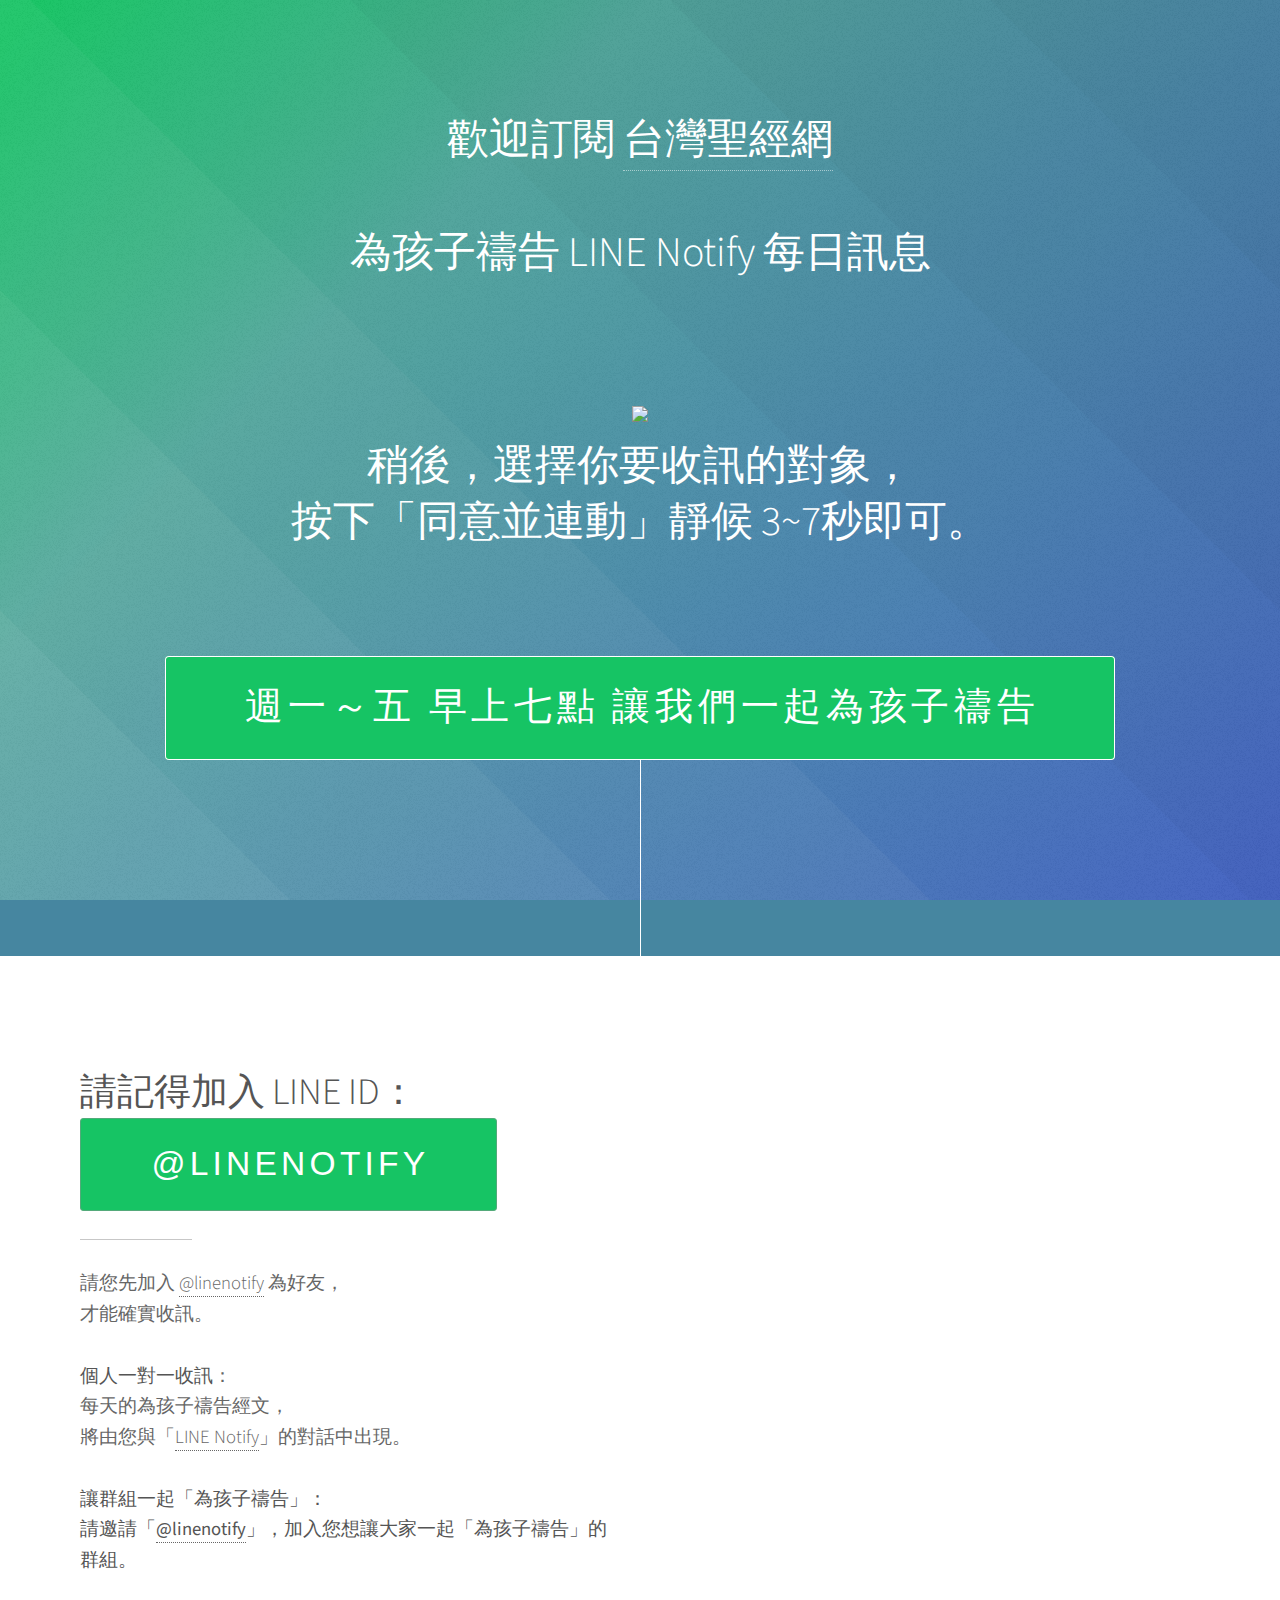
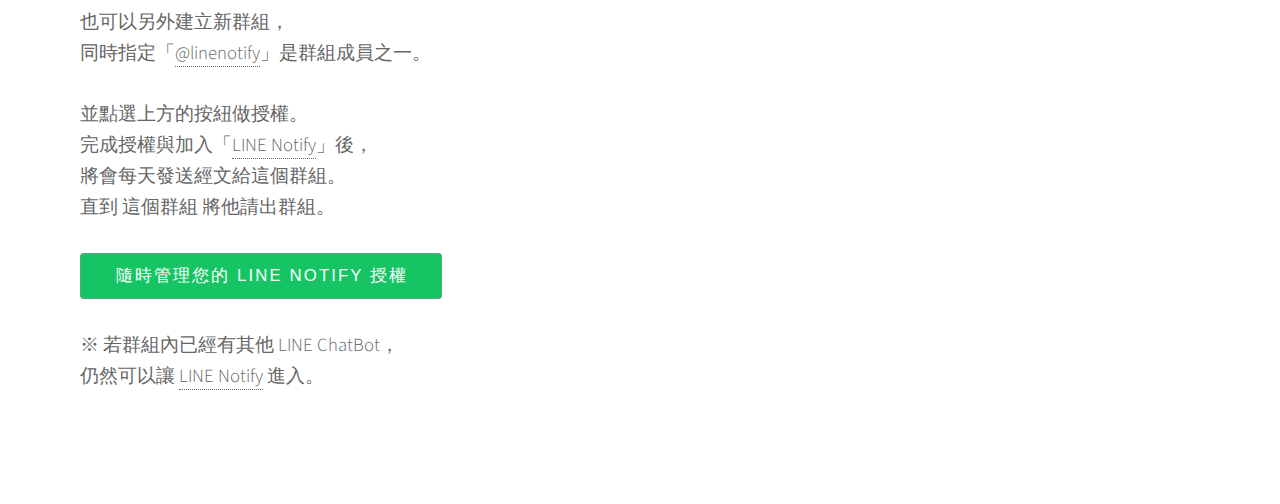
==== commit a3b4de23: "Update index.html" ====
--- a/index.html
+++ b/index.html
@@ -18,11 +18,11 @@
 			<section id="header">
 				<div class="inner">
 <!-- 					<span class="icon major fa-cloud"></span> -->
-					<h1>歡迎訂閱 <a href="https://www.taiwanbible.com" target="_blank">台灣聖經網</a><br /><br />為孩子禱告 LINE Notify 每日訊息</p>
+					<h1>歡迎訂閱 <a href="https://www.taiwanbible.com" target="_blank">台灣聖經網</a><br /><br />為孩子禱告 LINE Notify 每日訊息</p><br>
 					<img src="https://obs.line-scdn.net/0hInqPK6snFkFMKTxL38ZpFnB2FjQ5ThkJLVEaczR3Hi8ySVkScEpcLzwtT3RhSQMSNU5RdzksTXNo/f140x140"><br>
 					稍後，選擇你要收訊的對象，<br>按下「同意並連動」靜候 3~7秒即可。
 					<ul class="actions special">
-						<li><a href="https://notify-bot.line.me/oauth/authorize?response_type=code&client_id=87AQ3E0drt9209s0mYpYzl&redirect_uri=https%3A%2F%2Fscript.google.com%2Fmacros%2Fs%2FAKfycbxoTV8M7fQr5wFQiJRCEwcz5APEo0eHxBZ9UWFdkde3B9mqX6A%2Fexec&scope=notify&state=%20%E5%BE%9E%20trelloopen" class="button scrolly">週一～五 早上七點 讓我們一起為孩子禱告</a></li>
+						<li><a href="https://notify-bot.line.me/oauth/authorize?response_type=code&client_id=87AQ3E0drt9209s0mYpYzl&redirect_uri=https%3A%2F%2Fscript.google.com%2Fmacros%2Fs%2FAKfycbxoTV8M7fQr5wFQiJRCEwcz5APEo0eHxBZ9UWFdkde3B9mqX6A%2Fexec&scope=notify&state=pw20190321" class="button scrolly">週一～五 早上七點 讓我們一起為孩子禱告</a></li>
 						<!-- <li><a href="#one" class="button scrolly">Discover</a></li> -->
 					</ul>
 				</div>
@@ -485,4 +485,4 @@
 			<script src="assets/js/main.js"></script>
 
 	</body>
-</html>+</html>
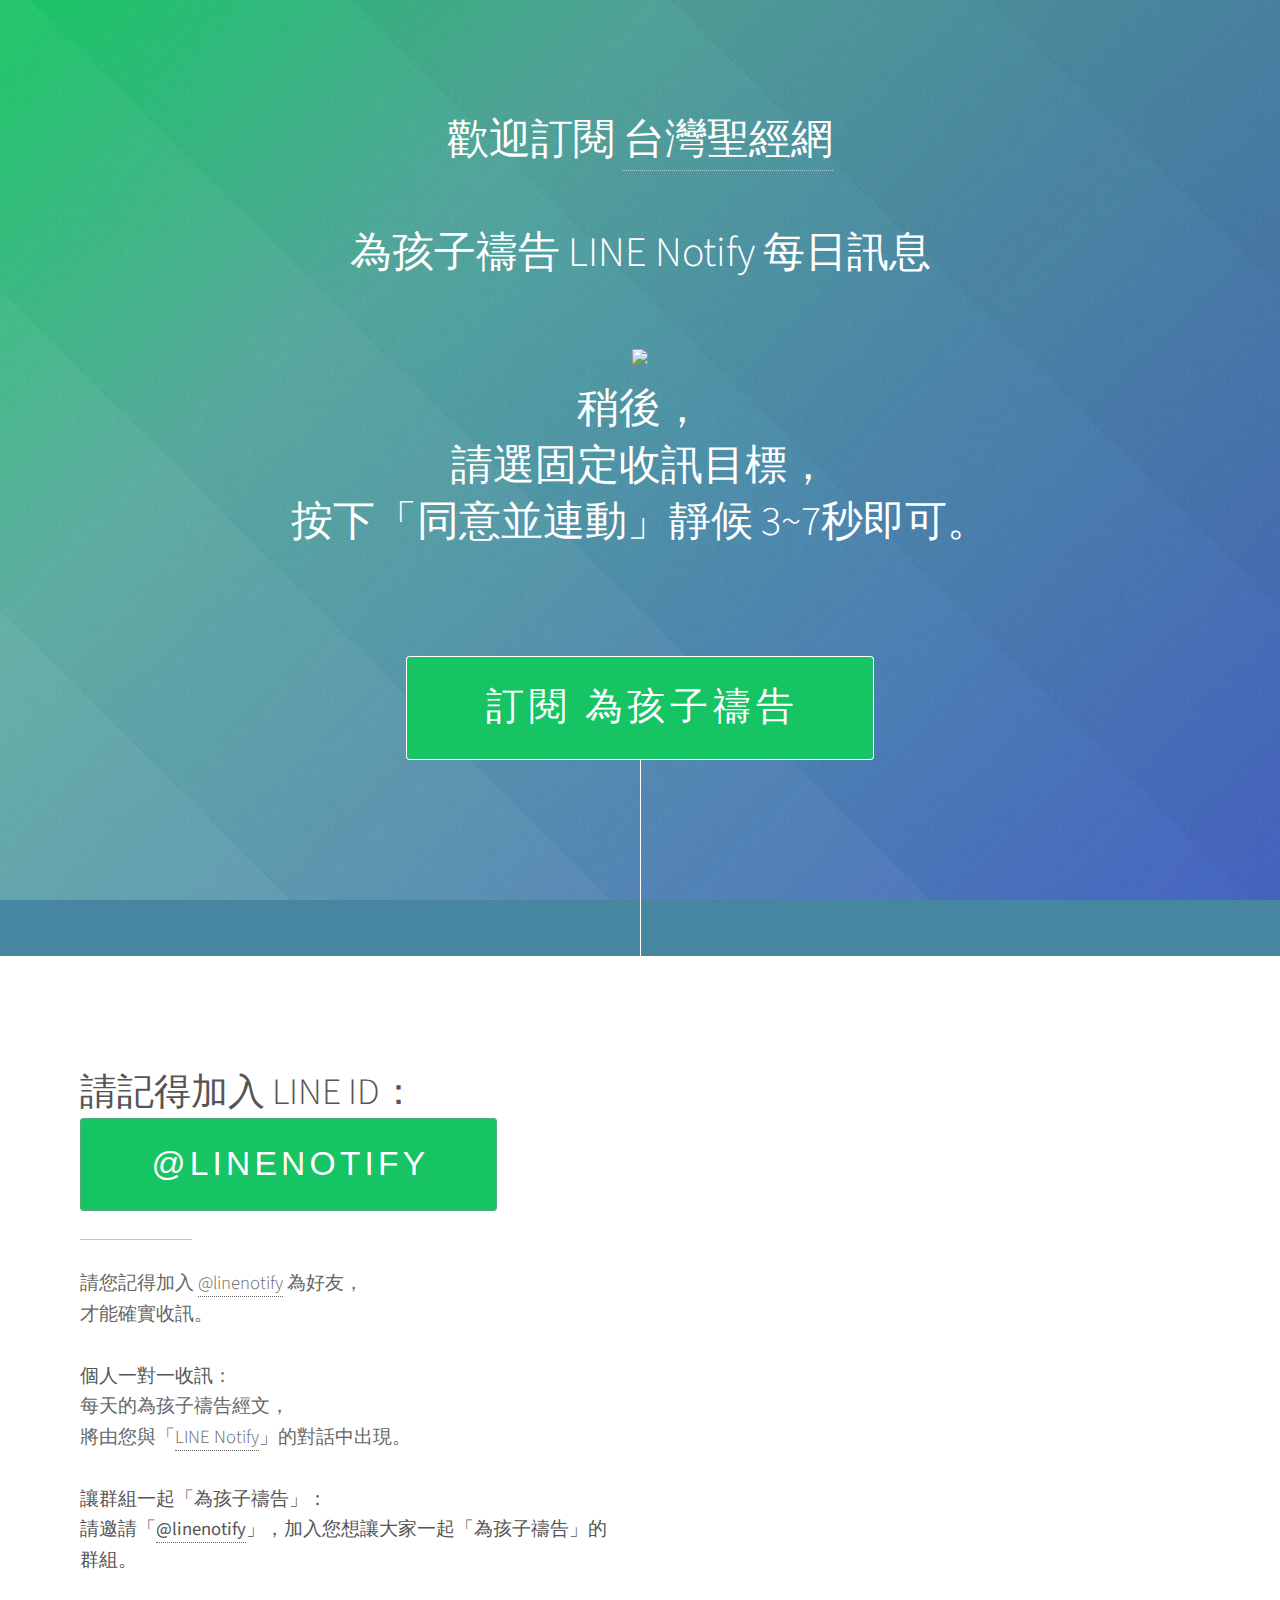
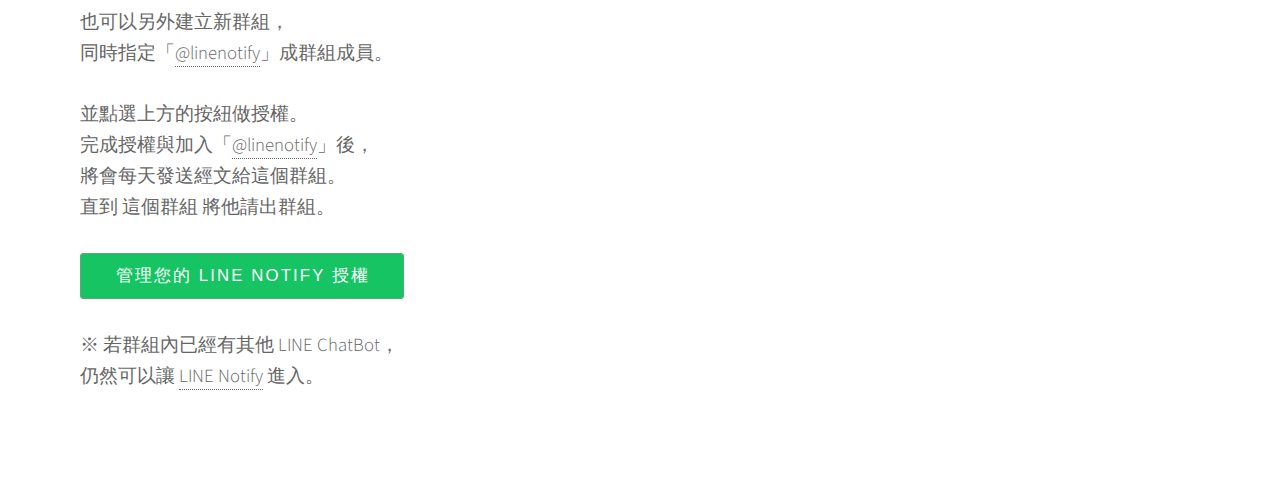
==== commit 29d15aa8: "Update index.html" ====
--- a/index.html
+++ b/index.html
@@ -18,11 +18,11 @@
 			<section id="header">
 				<div class="inner">
 <!-- 					<span class="icon major fa-cloud"></span> -->
-					<h1>歡迎訂閱 <a href="https://www.taiwanbible.com" target="_blank">台灣聖經網</a><br /><br />為孩子禱告 LINE Notify 每日訊息</p><br>
+					<h1>歡迎訂閱 <a href="https://www.taiwanbible.com" target="_blank">台灣聖經網</a><br /><br />為孩子禱告 LINE Notify 每日訊息</p>
 					<img src="https://obs.line-scdn.net/0hInqPK6snFkFMKTxL38ZpFnB2FjQ5ThkJLVEaczR3Hi8ySVkScEpcLzwtT3RhSQMSNU5RdzksTXNo/f140x140"><br>
-					稍後，選擇你要收訊的對象，<br>按下「同意並連動」靜候 3~7秒即可。
+					稍後，<br>請選固定收訊目標，<br>按下「同意並連動」靜候 3~7秒即可。
 					<ul class="actions special">
-						<li><a href="https://notify-bot.line.me/oauth/authorize?response_type=code&client_id=87AQ3E0drt9209s0mYpYzl&redirect_uri=https%3A%2F%2Fscript.google.com%2Fmacros%2Fs%2FAKfycbxoTV8M7fQr5wFQiJRCEwcz5APEo0eHxBZ9UWFdkde3B9mqX6A%2Fexec&scope=notify&state=pw20190321" class="button scrolly">週一～五 早上七點 讓我們一起為孩子禱告</a></li>
+						<li><a href="https://notify-bot.line.me/oauth/authorize?response_type=code&client_id=87AQ3E0drt9209s0mYpYzl&redirect_uri=https%3A%2F%2Fscript.google.com%2Fmacros%2Fs%2FAKfycbxoTV8M7fQr5wFQiJRCEwcz5APEo0eHxBZ9UWFdkde3B9mqX6A%2Fexec&scope=notify&state=pw20190321" class="button scrolly"><b>訂閱 為孩子禱告</b></a></li>
 						<!-- <li><a href="#one" class="button scrolly">Discover</a></li> -->
 					</ul>
 				</div>
@@ -37,7 +37,7 @@
 								<h2>請記得加入 LINE ID：<br />
 								<button style="color:#ffffff !important;;" onclick="location.href = 'https://line.me/R/ti/p/@linenotify'">@linenotify</button> </h2>
 							</header>
-							<p>請您先加入 <a href="https://line.me/R/ti/p/@linenotify">@linenotify</a> 為好友，<br />才能確實收訊。<br /><br />
+							<p>請您記得加入 <a href="https://line.me/R/ti/p/@linenotify">@linenotify</a> 為好友，<br />才能確實收訊。<br /><br />
 							<b>個人一對一收訊</b>：<br />
 							每天的為孩子禱告經文，<br />
 將由您與「<a href="https://line.me/R/ti/p/@linenotify">LINE Notify</a>」的對話中出現。<br />
@@ -45,15 +45,15 @@
 <b>讓群組一起「為孩子禱告」：</b><br />
 <b>請邀請「<a href="https://line.me/R/ti/p/@linenotify">@linenotify</a>」，加入您想讓大家一起「為孩子禱告」的群組。</b><br />
 <br />
-也可以另外建立新群組，<br />同時指定「<a href="https://line.me/R/ti/p/@linenotify">@linenotify</a>」是群組成員之一。<br />
+也可以另外建立新群組，<br />同時指定「<a href="https://line.me/R/ti/p/@linenotify">@linenotify</a>」成群組成員。<br />
 <br />
 並點選上方的按紐做授權。
 <br />
-完成授權與加入「<a href="https://line.me/R/ti/p/@linenotify">LINE Notify</a>」後，<br />
+完成授權與加入「<a href="https://line.me/R/ti/p/@linenotify">@linenotify</a>」後，<br />
 將會每天發送經文給這個群組。<br />
 直到 這個群組 將他請出群組。
 <br /><br />
-<button style="color:#ffffff !important;" onclick="location.href = 'https://notify-bot.line.me/my/'"><b style="color:#ffffff !important;">隨時管理您的 LINE Notify 授權</b></button>
+<button style="color:#ffffff !important;" onclick="location.href = 'https://notify-bot.line.me/my/'"><b style="color:#ffffff !important;">管理您的 LINE Notify 授權</b></button>
 <br /><br />
 ※ 若群組內已經有其他 LINE ChatBot，<br />
 仍然可以讓 <a href="https://line.me/R/ti/p/@linenotify">LINE Notify</a> 進入。
--- a/assets/css/main.css
+++ b/assets/css/main.css
@@ -3442,7 +3442,7 @@
 			}
 
 				#header br {
-					display: none;
+					/*display: none;*/ /*2019*/
 				}
 
 		/* Footer */
@@ -3496,4 +3496,4 @@
 				padding: 2em 1em 2em 1em ;
 			}
 
-	}+	}
